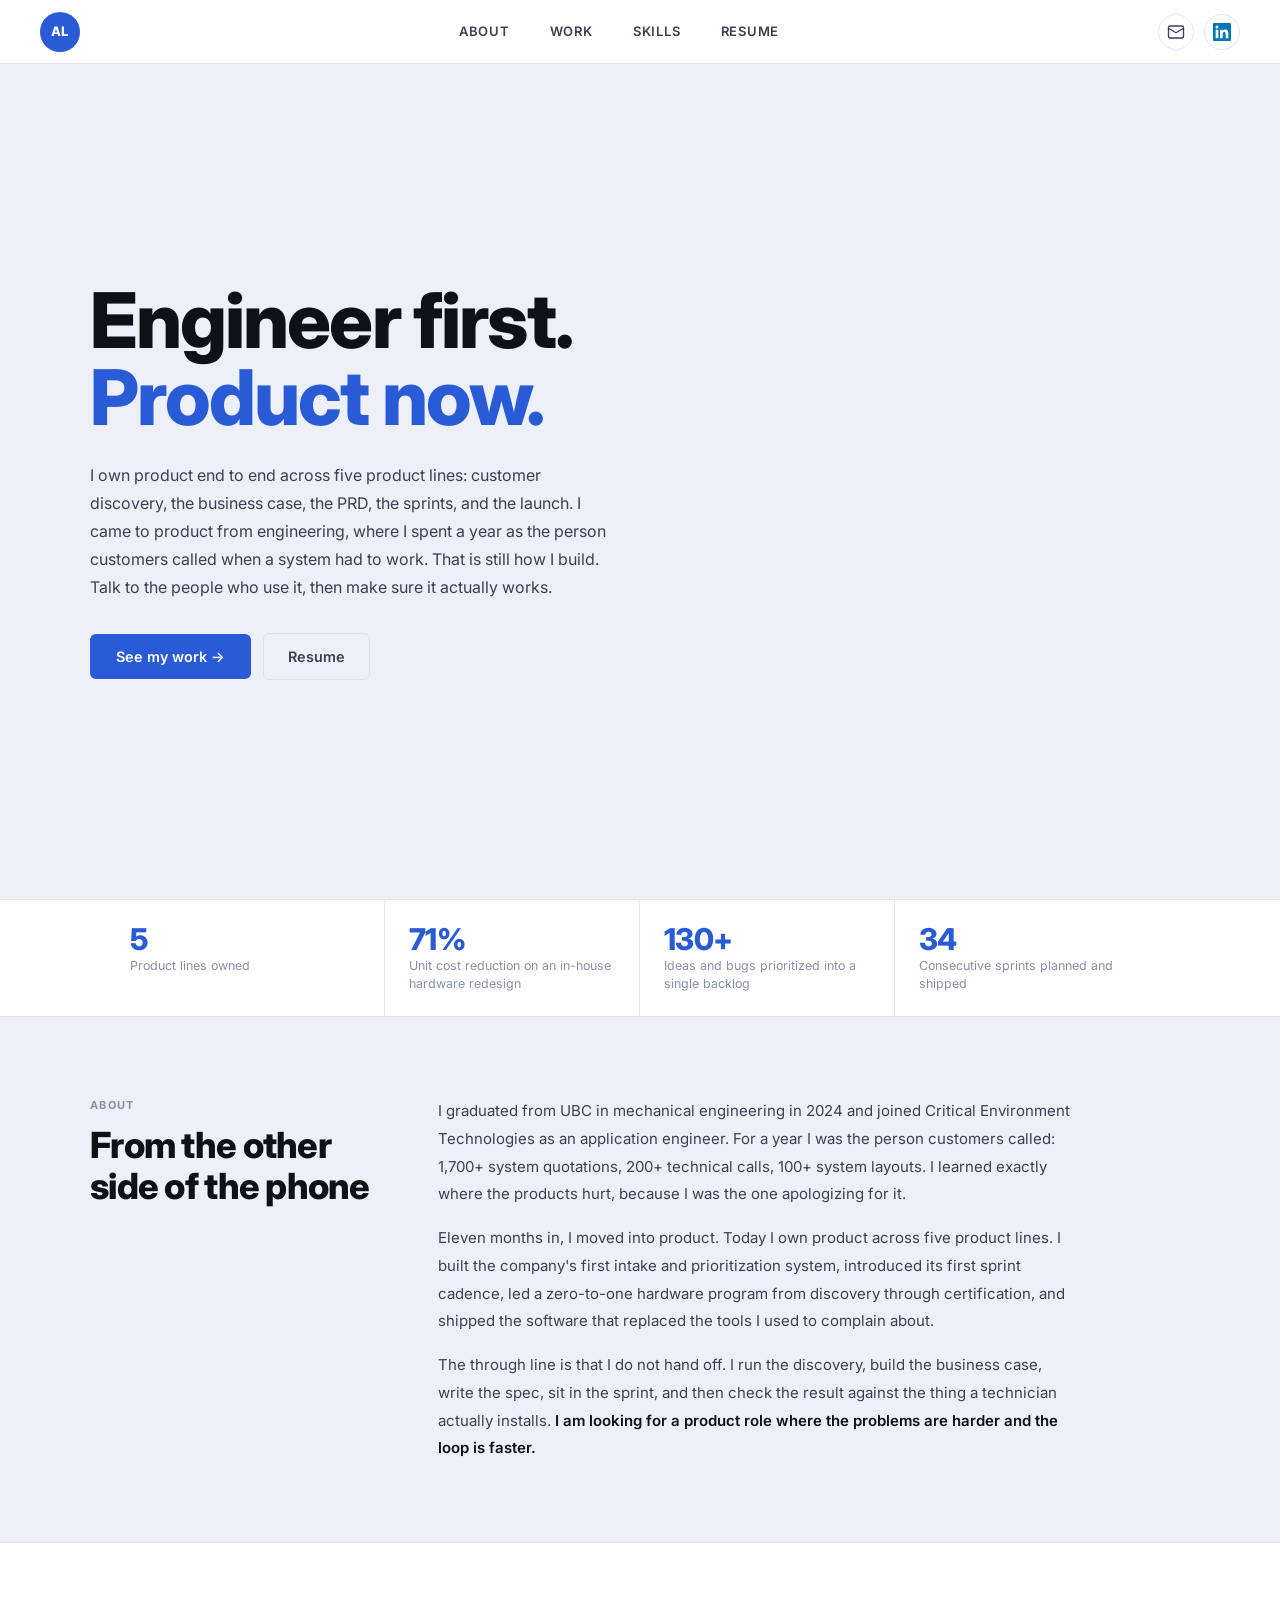
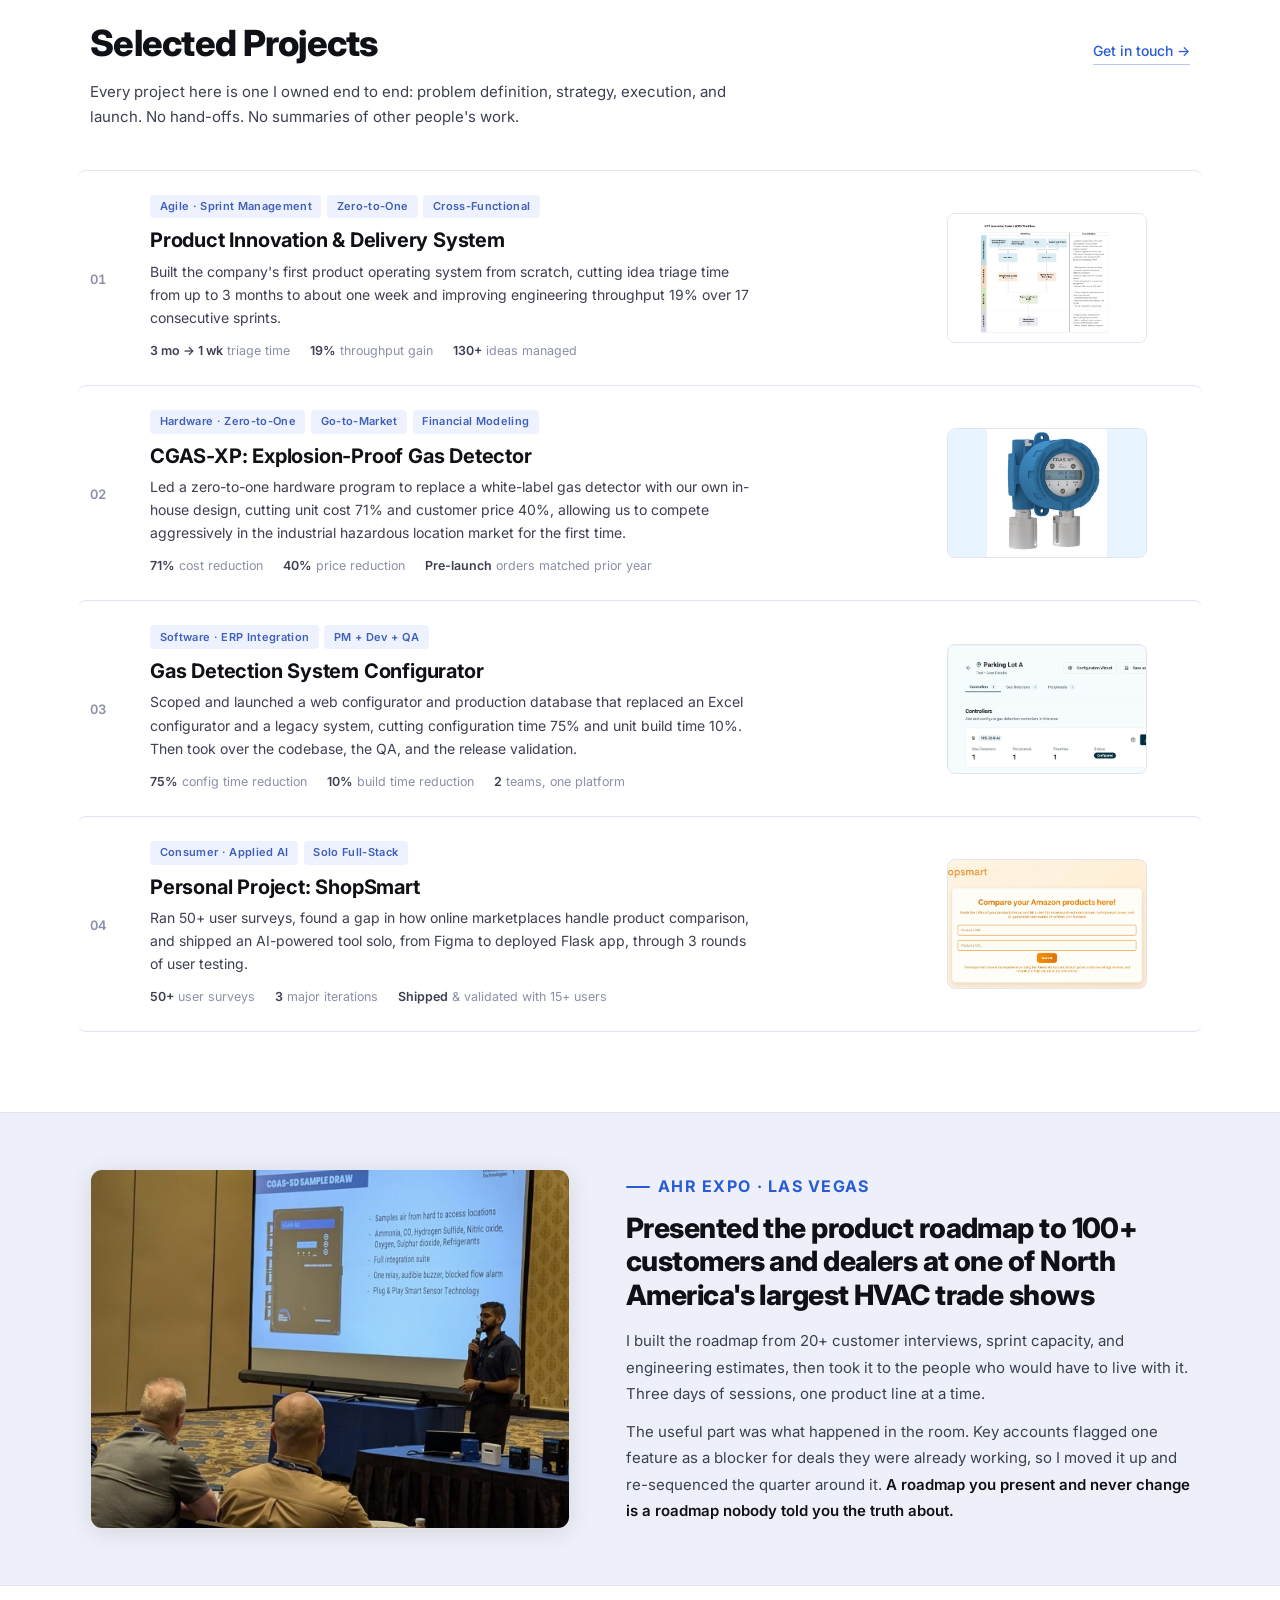
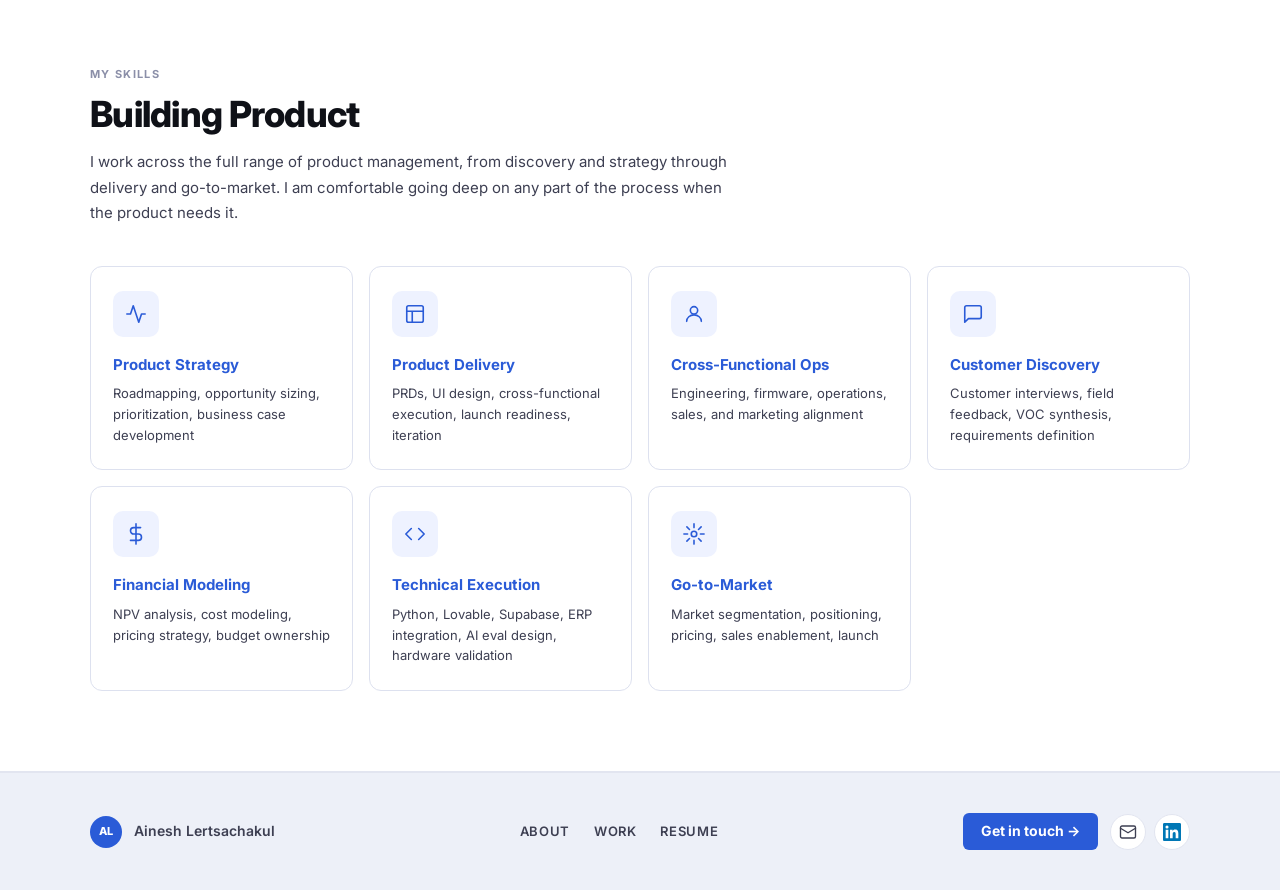
==== index.html @ b7060fe2 "Update index.html" ====
<!DOCTYPE html>
<html lang="en">
<head>
<meta charset="UTF-8"/>
<meta name="viewport" content="width=device-width, initial-scale=1.0"/>
<title>Ainesh Lertsachakul | Product Manager</title>
<meta name="description" content="Product Manager owning discovery, roadmap, delivery, and go-to-market across five product lines. Zero-to-one hardware, production software, and the prioritization system behind both."/>
<link rel="canonical" href="https://aineshl.github.io/portfolio/"/>

<!-- Social share card -->
<meta property="og:type" content="website"/>
<meta property="og:url" content="https://aineshl.github.io/portfolio/"/>
<meta property="og:title" content="Ainesh Lertsachakul | Product Manager"/>
<meta property="og:description" content="Discovery, roadmap, delivery, and go-to-market across five product lines. Zero-to-one hardware, production software, and the prioritization system behind both."/>
<meta property="og:image" content="https://aineshl.github.io/portfolio/assets/og-image.png"/>
<meta property="og:image:width" content="1200"/>
<meta property="og:image:height" content="630"/>
<meta name="twitter:card" content="summary_large_image"/>
<meta name="twitter:title" content="Ainesh Lertsachakul | Product Manager"/>
<meta name="twitter:description" content="Discovery, roadmap, delivery, and go-to-market across five product lines."/>
<meta name="twitter:image" content="https://aineshl.github.io/portfolio/assets/og-image.png"/>

<link rel="icon" href="assets/favicon.ico" sizes="any"/>
<link rel="icon" type="image/png" href="assets/favicon.png"/>
<link rel="apple-touch-icon" href="assets/apple-touch-icon.png"/>

<link rel="preconnect" href="https://fonts.googleapis.com"/>
<link rel="preconnect" href="https://fonts.gstatic.com" crossorigin/>
<link href="https://fonts.googleapis.com/css2?family=Inter:wght@400;500;600;700;800&display=swap" rel="stylesheet"/>
<link rel="stylesheet" href="style.css"/>
</head>
<body>

<a href="#work" class="skip-link">Skip to work</a>

<!-- NAV -->
<nav class="nav">
  <a href="index.html" class="nav-logo" aria-label="Ainesh Lertsachakul, home">
    <span class="monogram">AL</span>
  </a>
  <div class="nav-center">
    <a href="#about">ABOUT</a>
    <a href="#work">WORK</a>
    <a href="#skills">SKILLS</a>
    <a href="assets/Ainesh_Lertsachakul_Resume.pdf" target="_blank" rel="noopener">RESUME</a>
  </div>
  <div class="nav-right">
    <a href="mailto:ainesh8@gmail.com" class="nav-icon-btn" title="Email" aria-label="Email Ainesh">
      <svg viewBox="0 0 24 24" fill="none" stroke="#3d3f52" stroke-width="1.8" stroke-linecap="round" stroke-linejoin="round"><rect x="2" y="4" width="20" height="16" rx="2"/><path d="m22 7-10 6L2 7"/></svg>
    </a>
    <a href="https://www.linkedin.com/in/aineshlertsachakul/" target="_blank" rel="noopener" class="nav-icon-btn" title="LinkedIn" aria-label="LinkedIn profile">
      <svg viewBox="0 0 24 24" fill="#0077b5"><path d="M20.447 20.452h-3.554v-5.569c0-1.328-.027-3.037-1.852-3.037-1.853 0-2.136 1.445-2.136 2.939v5.667H9.351V9h3.414v1.561h.046c.477-.9 1.637-1.85 3.37-1.85 3.601 0 4.267 2.37 4.267 5.455v6.286zM5.337 7.433a2.062 2.062 0 01-2.063-2.065 2.064 2.064 0 112.063 2.065zm1.782 13.019H3.555V9h3.564v11.452zM22.225 0H1.771C.792 0 0 .774 0 1.729v20.542C0 23.227.792 24 1.771 24h20.451C23.2 24 24 23.227 24 22.271V1.729C24 .774 23.2 0 22.222 0h.003z"/></svg>
    </a>
    <button class="nav-toggle" id="navToggle" aria-expanded="false" aria-controls="navDrawer" aria-label="Open menu">
      <svg class="icon-open" viewBox="0 0 24 24"><path d="M3 6h18M3 12h18M3 18h18"/></svg>
      <svg class="icon-close" viewBox="0 0 24 24"><path d="M18 6 6 18M6 6l12 12"/></svg>
    </button>
  </div>
</nav>
<div class="nav-drawer" id="navDrawer">
  <a href="#about">About</a>
  <a href="#work">Work</a>
  <a href="#skills">Skills</a>
  <a href="assets/Ainesh_Lertsachakul_Resume.pdf" target="_blank" rel="noopener">Resume</a>
  <a href="mailto:ainesh8@gmail.com">Get in touch</a>
</div>

<!-- HERO -->
<header class="hero">
  <div class="hero-inner">
    <div class="hero-text">
      <h1 class="hero-h1">Engineer first.<br><span class="blue">Product now.</span></h1>
      <p class="hero-body">I own product end to end across five product lines: customer discovery, the business case, the PRD, the sprints, and the launch. I came to product from engineering, where I spent a year as the person customers called when a system had to work. That is still how I build. Talk to the people who use it, then make sure it actually works.</p>
      <div class="hero-actions">
        <a href="#work" class="hero-btn">See my work →</a>
        <a href="assets/Ainesh_Lertsachakul_Resume.pdf" target="_blank" rel="noopener" class="hero-btn-ghost">Resume</a>
      </div>
    </div>
    <div class="hero-photo">
      <!-- TODO: save this image into assets/headshot.png and switch the src to a local path.
           It is currently hotlinked from a third-party CDN that Ainesh does not control. -->
      <img src="https://cdn.prod.website-files.com/696c561ca54b8c3b01a6b89a/69705bc155899b9e5ae2de13_headshot.png" alt="Ainesh Lertsachakul" onerror="this.closest('.hero-photo').style.display='none'"/>
    </div>
  </div>
</header>

<!-- STATS -->
<div class="stats">
  <div class="stats-inner">
    <div class="stat"><span class="stat-n">5</span><span class="stat-l">Product lines owned</span></div>
    <div class="stat"><span class="stat-n">71%</span><span class="stat-l">Unit cost reduction on an in-house hardware redesign</span></div>
    <div class="stat"><span class="stat-n">130+</span><span class="stat-l">Ideas and bugs prioritized into a single backlog</span></div>
    <div class="stat"><span class="stat-n">34</span><span class="stat-l">Consecutive sprints planned and shipped</span></div>
  </div>
</div>

<!-- ABOUT -->
<section class="about" id="about">
  <div class="about-inner">
    <div>
      <p class="about-label">About</p>
      <h2 class="about-hed">From the other side of the phone</h2>
    </div>
    <div class="about-body">
      <p>I graduated from UBC in mechanical engineering in 2024 and joined Critical Environment Technologies as an application engineer. For a year I was the person customers called: 1,700+ system quotations, 200+ technical calls, 100+ system layouts. I learned exactly where the products hurt, because I was the one apologizing for it.</p>
      <p>Eleven months in, I moved into product. Today I own product across five product lines. I built the company's first intake and prioritization system, introduced its first sprint cadence, led a zero-to-one hardware program from discovery through certification, and shipped the software that replaced the tools I used to complain about.</p>
      <p>The through line is that I do not hand off. I run the discovery, build the business case, write the spec, sit in the sprint, and then check the result against the thing a technician actually installs. <strong>I am looking for a product role where the problems are harder and the loop is faster.</strong></p>
    </div>
  </div>
</section>

<!-- PROJECTS -->
<section class="projects" id="work">
  <div class="projects-inner">
    <div class="projects-header">
      <h2 class="projects-hed">Selected Projects</h2>
      <a href="mailto:ainesh8@gmail.com" class="projects-contact">Get in touch →</a>
    </div>
    <p class="projects-sub">Every project here is one I owned end to end: problem definition, strategy, execution, and launch. No hand-offs. No summaries of other people's work.</p>

    <div class="proj-list">
      <a href="work/cis.html" class="proj-row">
        <span class="proj-num">01</span>
        <div class="proj-body">
          <div class="proj-tags"><span class="proj-tag">Agile · Sprint Management</span><span class="proj-tag">Zero-to-One</span><span class="proj-tag">Cross-Functional</span></div>
          <div class="proj-body-thumb proj-thumb--cis"><img src="assets/cis-workflow.png" alt="CIS workflow diagram" loading="lazy"/></div>
          <h3 class="proj-title">Product Innovation &amp; Delivery System</h3>
          <p class="proj-hook">Built the company's first product operating system from scratch, cutting idea triage time from up to 3 months to about one week and improving engineering throughput 19% over 17 consecutive sprints.</p>
          <div class="proj-metrics"><span><strong>3 mo → 1 wk</strong> triage time</span><span><strong>19%</strong> throughput gain</span><span><strong>130+</strong> ideas managed</span></div>
        </div>
        <div class="proj-thumb proj-thumb--cis">
          <img src="assets/cis-workflow.png" alt="CIS workflow diagram" loading="lazy"/>
        </div>
        <span class="proj-arrow">→</span>
      </a>

      <a href="work/cgas-xp.html" class="proj-row">
        <span class="proj-num">02</span>
        <div class="proj-body">
          <div class="proj-tags"><span class="proj-tag">Hardware · Zero-to-One</span><span class="proj-tag">Go-to-Market</span><span class="proj-tag">Financial Modeling</span></div>
          <div class="proj-body-thumb proj-thumb--cgas"><img src="assets/cgas-xp-render.jpg" alt="CGAS-XP explosion-proof gas detector" loading="lazy"/></div>
          <h3 class="proj-title">CGAS-XP: Explosion-Proof Gas Detector</h3>
          <p class="proj-hook">Led a zero-to-one hardware program to replace a white-label gas detector with our own in-house design, cutting unit cost 71% and customer price 40%, allowing us to compete aggressively in the industrial hazardous location market for the first time.</p>
          <div class="proj-metrics"><span><strong>71%</strong> cost reduction</span><span><strong>40%</strong> price reduction</span><span><strong>Pre-launch</strong> orders matched prior year</span></div>
        </div>
        <div class="proj-thumb proj-thumb--cgas">
          <img src="assets/cgas-xp-render.jpg" alt="CGAS-XP explosion-proof gas detector" loading="lazy"/>
        </div>
        <span class="proj-arrow">→</span>
      </a>

      <a href="work/fcs.html" class="proj-row">
        <span class="proj-num">03</span>
        <div class="proj-body">
          <div class="proj-tags"><span class="proj-tag">Software · ERP Integration</span><span class="proj-tag">PM + Dev + QA</span></div>
          <div class="proj-body-thumb proj-thumb--fcs"><img src="assets/fcs-configurator.png" alt="Gas detection system configurator" loading="lazy"/></div>
          <h3 class="proj-title">Gas Detection System Configurator</h3>
          <p class="proj-hook">Scoped and launched a web configurator and production database that replaced an Excel configurator and a legacy system, cutting configuration time 75% and unit build time 10%. Then took over the codebase, the QA, and the release validation.</p>
          <div class="proj-metrics"><span><strong>75%</strong> config time reduction</span><span><strong>10%</strong> build time reduction</span><span><strong>2</strong> teams, one platform</span></div>
        </div>
        <div class="proj-thumb proj-thumb--fcs">
          <img src="assets/fcs-configurator.png" alt="Gas detection system configurator" loading="lazy"/>
        </div>
        <span class="proj-arrow">→</span>
      </a>

      <a href="work/shopsmart.html" class="proj-row">
        <span class="proj-num">04</span>
        <div class="proj-body">
          <div class="proj-tags"><span class="proj-tag">Consumer · Applied AI</span><span class="proj-tag">Solo Full-Stack</span></div>
          <div class="proj-body-thumb proj-thumb--shop"><img src="assets/shopsmart-screenshot.png" alt="ShopSmart product comparison tool" loading="lazy"/></div>
          <h3 class="proj-title">Personal Project: ShopSmart</h3>
          <p class="proj-hook">Ran 50+ user surveys, found a gap in how online marketplaces handle product comparison, and shipped an AI-powered tool solo, from Figma to deployed Flask app, through 3 rounds of user testing.</p>
          <div class="proj-metrics"><span><strong>50+</strong> user surveys</span><span><strong>3</strong> major iterations</span><span><strong>Shipped</strong> &amp; validated with 15+ users</span></div>
        </div>
        <div class="proj-thumb proj-thumb--shop">
          <img src="assets/shopsmart-screenshot.png" alt="ShopSmart product comparison tool" loading="lazy"/>
        </div>
        <span class="proj-arrow">→</span>
      </a>
    </div>
  </div>
</section>

<!-- AHR VEGAS STRIP -->
<div class="ahr-strip">
  <div class="ahr-inner">
    <div class="ahr-photo">
      <img src="assets/ahr-vegas.jpg" alt="Ainesh presenting the product roadmap at AHR Expo in Las Vegas" loading="lazy"/>
    </div>
    <div class="ahr-text">
      <p class="ahr-label">AHR Expo · Las Vegas</p>
      <p class="ahr-headline">Presented the product roadmap to 100+ customers and dealers at one of North America's largest HVAC trade shows</p>
      <p class="ahr-body">I built the roadmap from 20+ customer interviews, sprint capacity, and engineering estimates, then took it to the people who would have to live with it. Three days of sessions, one product line at a time.</p>
      <p class="ahr-body">The useful part was what happened in the room. Key accounts flagged one feature as a blocker for deals they were already working, so I moved it up and re-sequenced the quarter around it. <strong>A roadmap you present and never change is a roadmap nobody told you the truth about.</strong></p>
    </div>
  </div>
</div>

<!-- SKILLS -->
<section class="skills" id="skills">
  <div class="skills-inner">
    <div class="skills-top">
      <p class="skills-label">My Skills</p>
      <h2 class="skills-hed">Building Product</h2>
      <p class="skills-sub">I work across the full range of product management, from discovery and strategy through delivery and go-to-market. I am comfortable going deep on any part of the process when the product needs it.</p>
    </div>

    <div class="skills-grid">
      <div class="skill-card"><div class="skill-icon"><svg viewBox="0 0 24 24"><polyline points="22 12 18 12 15 21 9 3 6 12 2 12"/></svg></div><h3>Product Strategy</h3><p>Roadmapping, opportunity sizing, prioritization, business case development</p></div>
      <div class="skill-card"><div class="skill-icon"><svg viewBox="0 0 24 24"><rect x="3" y="3" width="18" height="18" rx="2"/><path d="M3 9h18M9 21V9"/></svg></div><h3>Product Delivery</h3><p>PRDs, UI design, cross-functional execution, launch readiness, iteration</p></div>
      <div class="skill-card"><div class="skill-icon"><svg viewBox="0 0 24 24"><circle cx="12" cy="8" r="4"/><path d="M4 20c0-4 3.6-7 8-7s8 3 8 7"/></svg></div><h3>Cross-Functional Ops</h3><p>Engineering, firmware, operations, sales, and marketing alignment</p></div>
      <div class="skill-card"><div class="skill-icon"><svg viewBox="0 0 24 24"><path d="M21 15a2 2 0 0 1-2 2H7l-4 4V5a2 2 0 0 1 2-2h14a2 2 0 0 1 2 2z"/></svg></div><h3>Customer Discovery</h3><p>Customer interviews, field feedback, VOC synthesis, requirements definition</p></div>
      <div class="skill-card"><div class="skill-icon"><svg viewBox="0 0 24 24"><line x1="12" y1="1" x2="12" y2="23"/><path d="M17 5H9.5a3.5 3.5 0 0 0 0 7h5a3.5 3.5 0 0 1 0 7H6"/></svg></div><h3>Financial Modeling</h3><p>NPV analysis, cost modeling, pricing strategy, budget ownership</p></div>
      <div class="skill-card"><div class="skill-icon"><svg viewBox="0 0 24 24"><polyline points="16 18 22 12 16 6"/><polyline points="8 6 2 12 8 18"/></svg></div><h3>Technical Execution</h3><p>Python, Lovable, Supabase, ERP integration, AI eval design, hardware validation</p></div>
      <div class="skill-card"><div class="skill-icon"><svg viewBox="0 0 24 24"><circle cx="12" cy="12" r="3"/><path d="M12 1v4M12 19v4M4.22 4.22l2.83 2.83M16.95 16.95l2.83 2.83M1 12h4M19 12h4M4.22 19.78l2.83-2.83M16.95 7.05l2.83-2.83"/></svg></div><h3>Go-to-Market</h3><p>Market segmentation, positioning, pricing, sales enablement, launch</p></div>
    </div>
  </div>
</section>

<!-- FOOTER -->
<footer class="footer">
  <div class="footer-inner">
    <div class="footer-brand">
      <span class="monogram">AL</span>
      <span class="footer-name">Ainesh Lertsachakul</span>
    </div>
    <nav class="footer-nav" aria-label="Footer">
      <a href="index.html#about">About</a>
      <a href="index.html#work">Work</a>
      <a href="assets/Ainesh_Lertsachakul_Resume.pdf" target="_blank" rel="noopener">Resume</a>
    </nav>
    <div class="footer-right">
      <a href="mailto:ainesh8@gmail.com" class="footer-cta">Get in touch →</a>
      <div class="footer-icons">
        <a href="mailto:ainesh8@gmail.com" class="nav-icon-btn" aria-label="Email Ainesh">
          <svg viewBox="0 0 24 24" fill="none" stroke="#3d3f52" stroke-width="1.8" stroke-linecap="round" stroke-linejoin="round"><rect x="2" y="4" width="20" height="16" rx="2"/><path d="m22 7-10 6L2 7"/></svg>
        </a>
        <a href="https://www.linkedin.com/in/aineshlertsachakul/" target="_blank" rel="noopener" class="nav-icon-btn" aria-label="LinkedIn profile">
          <svg viewBox="0 0 24 24" fill="#0077b5"><path d="M20.447 20.452h-3.554v-5.569c0-1.328-.027-3.037-1.852-3.037-1.853 0-2.136 1.445-2.136 2.939v5.667H9.351V9h3.414v1.561h.046c.477-.9 1.637-1.85 3.37-1.85 3.601 0 4.267 2.37 4.267 5.455v6.286zM5.337 7.433a2.062 2.062 0 01-2.063-2.065 2.064 2.064 0 112.063 2.065zm1.782 13.019H3.555V9h3.564v11.452zM22.225 0H1.771C.792 0 0 .774 0 1.729v20.542C0 23.227.792 24 1.771 24h20.451C23.2 24 24 23.227 24 22.271V1.729C24 .774 23.2 0 22.222 0h.003z"/></svg>
        </a>
      </div>
    </div>
  </div>
</footer>

<script src="app.js"></script>
</body>
</html>
---- style.css ----
/* ─────────────────────────────────────────
   TOKENS
───────────────────────────────────────── */
:root {
  --bg:        #ffffff;
  --bg-section:#edf0f8;
  --bg-card:   #ffffff;
  --blue:      #2a5bd7;
  --blue-dark: #1f47b0;
  --border:    #e2e5f0;
  --border-card:#dde1ef;
  --text:      #0f1117;
  --text-2:    #3d3f52;
  --text-3:    #8b8fa8;
  --sans: 'Inter', system-ui, -apple-system, sans-serif;
  --max: 1100px;
  --ease: cubic-bezier(0.22,1,0.36,1);
}

*,*::before,*::after{box-sizing:border-box;margin:0;padding:0}
html{font-size:16px;scroll-behavior:smooth}
body{font-family:var(--sans);background:var(--bg);color:var(--text);line-height:1.6;-webkit-font-smoothing:antialiased;overflow-x:hidden}
img{display:block;max-width:100%}
a{text-decoration:none;color:inherit}

:focus-visible{outline:2px solid var(--blue);outline-offset:3px;border-radius:3px}

.skip-link{
  position:absolute;left:-9999px;top:0;z-index:400;
  background:var(--blue);color:#fff;padding:.6rem 1rem;
  font-size:.875rem;font-weight:600;border-radius:0 0 6px 0;
}
.skip-link:focus{left:0}

/* ─────────────────────────────────────────
   NAV
───────────────────────────────────────── */
.nav{
  position:fixed;top:0;left:0;right:0;z-index:200;
  background:rgba(255,255,255,.97);
  border-bottom:1px solid var(--border);
  height:64px;
  display:flex;align-items:center;
  padding:0 2.5rem;
}
.nav-logo{flex-shrink:0;display:flex;align-items:center}
.monogram{
  width:40px;height:40px;border-radius:50%;
  background:var(--blue);color:#fff;
  display:flex;align-items:center;justify-content:center;
  font-size:.8125rem;font-weight:800;letter-spacing:.02em;
  flex-shrink:0;
}
.nav-center{
  flex:1;display:flex;align-items:center;justify-content:center;
  gap:2.5rem;
}
.nav-center a{
  font-size:.8125rem;font-weight:600;
  letter-spacing:.06em;text-transform:uppercase;
  color:var(--text-2);transition:color .15s;
}
.nav-center a:hover{color:var(--text)}
.nav-right{
  flex-shrink:0;display:flex;align-items:center;gap:.625rem;
}
.nav-icon-btn{
  width:36px;height:36px;
  border-radius:50%;border:1px solid var(--border);
  display:flex;align-items:center;justify-content:center;
  transition:border-color .15s,background .15s;
  background:var(--bg);
}
.nav-icon-btn:hover{border-color:var(--blue);background:#f0f4ff}
.nav-icon-btn svg{width:18px;height:18px;display:block}

/* Mobile menu button + drawer */
.nav-toggle{
  display:none;
  width:38px;height:38px;
  align-items:center;justify-content:center;
  background:var(--bg);border:1px solid var(--border);
  border-radius:8px;cursor:pointer;color:var(--text-2);
}
.nav-toggle svg{width:20px;height:20px;stroke:currentColor;stroke-width:2;fill:none;stroke-linecap:round}
.nav-toggle .icon-close{display:none}
.nav-toggle[aria-expanded="true"] .icon-open{display:none}
.nav-toggle[aria-expanded="true"] .icon-close{display:block}
.nav-drawer{
  display:none;
  position:fixed;top:64px;left:0;right:0;z-index:199;
  background:#fff;border-bottom:1px solid var(--border);
  box-shadow:0 12px 28px rgba(15,17,23,.09);
  padding:.5rem 1rem 1rem;
}
.nav-drawer.open{display:block}
.nav-drawer a{
  display:block;padding:.85rem .25rem;
  font-size:.9375rem;font-weight:600;
  color:var(--text);
  border-bottom:1px solid var(--border);
}
.nav-drawer a:last-child{border-bottom:none}

/* ─────────────────────────────────────────
   HERO
───────────────────────────────────────── */
.hero{
  background:var(--bg-section);
  min-height:calc(100vh - 64px);
  margin-top:64px;
  display:flex;align-items:center;
  padding:4rem 2.5rem;
  border-bottom:1px solid var(--border);
}
.hero-inner{
  max-width:var(--max);margin:0 auto;width:100%;
  display:grid;grid-template-columns:1fr 380px;
  gap:4rem;align-items:center;
}
.hero-h1{
  font-size:clamp(3rem,6vw,5rem);
  font-weight:800;line-height:1.0;
  letter-spacing:-.025em;color:var(--text);
  margin-bottom:1.5rem;
}
.hero-h1 .blue{color:var(--blue)}
.hero-body{
  font-size:1rem;font-weight:400;
  color:var(--text-2);line-height:1.75;
  max-width:520px;margin-bottom:2rem;
}
.hero-body strong{color:var(--text);font-weight:600}
.hero-actions{display:flex;flex-wrap:wrap;gap:.75rem;align-items:center}
.hero-btn{
  display:inline-flex;align-items:center;gap:.5rem;
  background:var(--blue);color:#fff;
  font-size:.9rem;font-weight:600;
  padding:.7rem 1.625rem;border-radius:6px;
  transition:background .15s;
}
.hero-btn:hover{background:var(--blue-dark)}
.hero-btn-ghost{
  display:inline-flex;align-items:center;gap:.5rem;
  background:transparent;color:var(--text-2);
  font-size:.9rem;font-weight:600;
  padding:.7rem 1.5rem;border-radius:6px;
  border:1px solid var(--border-card);
  transition:border-color .15s,color .15s,background .15s;
}
.hero-btn-ghost:hover{border-color:var(--blue);color:var(--blue);background:#f5f7ff}
.hero-photo{
  border-radius:14px;overflow:hidden;
  aspect-ratio:3/4;background:#dde1ef;
  box-shadow:0 4px 32px rgba(0,0,0,.08);
}
.hero-photo img{
  width:100%;height:100%;
  object-fit:cover;object-position:center top;
}

/* ─────────────────────────────────────────
   STATS BAR
───────────────────────────────────────── */
.stats{border-bottom:1px solid var(--border);background:var(--bg)}
.stats-inner{
  max-width:var(--max);margin:0 auto;padding:0 2.5rem;
  display:grid;grid-template-columns:repeat(4,1fr);
}
.stat{
  padding:1.5rem 1.5rem 1.5rem 0;
  border-right:1px solid var(--border);
  display:flex;flex-direction:column;gap:.2rem;
}
.stat:first-child{padding-left:0}
.stat:last-child{border-right:none}
.stat:not(:first-child){padding-left:1.5rem}
.stat-n{
  font-size:1.875rem;font-weight:800;
  letter-spacing:-.025em;color:var(--blue);line-height:1;
}
.stat-l{font-size:.78rem;color:var(--text-3);line-height:1.4;font-weight:400}

/* ─────────────────────────────────────────
   ABOUT
───────────────────────────────────────── */
.about{
  background:var(--bg-section);
  padding:5rem 2.5rem;
  border-bottom:1px solid var(--border);
}
.about-inner{
  max-width:var(--max);margin:0 auto;
  display:grid;grid-template-columns:300px 1fr;
  gap:3rem;align-items:start;
}
.about-label{
  font-size:.6875rem;font-weight:700;
  letter-spacing:.12em;text-transform:uppercase;
  color:var(--text-3);margin-bottom:.625rem;
}
.about-hed{
  font-size:clamp(1.75rem,3vw,2.25rem);
  font-weight:800;letter-spacing:-.02em;
  color:var(--text);line-height:1.15;
}
.about-body p{
  font-size:.9375rem;color:var(--text-2);
  line-height:1.85;margin-bottom:1rem;max-width:640px;
}
.about-body p:last-child{margin-bottom:0}
.about-body strong{color:var(--text);font-weight:600}

/* ─────────────────────────────────────────
   SKILLS
───────────────────────────────────────── */
.skills{
  background:var(--bg);
  padding:5rem 2.5rem;
  border-bottom:1px solid var(--border);
}
.skills-inner{max-width:var(--max);margin:0 auto}
.skills-top{margin-bottom:2.5rem;max-width:640px}
.skills-label{
  font-size:.6875rem;font-weight:700;
  letter-spacing:.12em;text-transform:uppercase;
  color:var(--text-3);margin-bottom:.625rem;
}
.skills-hed{
  font-size:clamp(1.75rem,3vw,2.25rem);
  font-weight:800;letter-spacing:-.02em;
  color:var(--text);margin-bottom:.875rem;
  line-height:1.15;
}
.skills-sub{
  font-size:.9375rem;font-weight:400;
  color:var(--text-2);line-height:1.7;
}
.skills-grid{
  display:grid;
  grid-template-columns:repeat(auto-fit,minmax(240px,1fr));
  gap:1rem;
}
.skill-card{
  background:var(--bg-card);
  border:1px solid var(--border-card);
  border-radius:12px;
  padding:1.5rem 1.375rem;
  transition:box-shadow .2s,border-color .2s;
}
.skill-card:hover{
  box-shadow:0 4px 20px rgba(42,91,215,.1);
  border-color:#b8c8f0;
}
.skill-icon{
  width:46px;height:46px;
  border-radius:10px;
  background:#eef2ff;
  display:flex;align-items:center;justify-content:center;
  margin-bottom:1rem;
}
.skill-icon svg{
  width:22px;height:22px;
  stroke:var(--blue);fill:none;stroke-width:1.75;
  stroke-linecap:round;stroke-linejoin:round;
}
.skill-card h3{
  font-size:.9375rem;font-weight:700;
  color:var(--blue);margin-bottom:.4rem;
}
.skill-card p{
  font-size:.8125rem;font-weight:400;
  color:var(--text-2);line-height:1.6;
}

/* ─────────────────────────────────────────
   PROJECTS
───────────────────────────────────────── */
.projects{
  background:var(--bg);
  padding:5rem 2.5rem;
  border-bottom:1px solid var(--border);
}
.projects-inner{max-width:var(--max);margin:0 auto}
.projects-header{
  display:flex;align-items:flex-end;
  justify-content:space-between;
  margin-bottom:.875rem;flex-wrap:wrap;gap:1rem;
}
.projects-hed{
  font-size:clamp(1.75rem,3vw,2.25rem);
  font-weight:800;letter-spacing:-.02em;
  color:var(--text);line-height:1.15;
}
.projects-contact{
  font-size:.875rem;font-weight:500;
  color:var(--blue);border-bottom:1px solid #b8c8f0;
  padding-bottom:1px;transition:color .15s,border-color .15s;
}
.projects-contact:hover{color:var(--blue-dark);border-color:var(--blue-dark)}
.projects-sub{
  font-size:.9375rem;font-weight:400;
  color:var(--text-2);max-width:640px;
  line-height:1.7;margin-bottom:2.5rem;
}
.proj-list{display:flex;flex-direction:column}

.proj-row{
  display:grid;
  grid-template-columns:36px 1fr 200px auto;
  gap:0 1.5rem;align-items:center;
  padding:1.5rem .75rem;
  border-top:1px solid var(--border);
  border-radius:8px;
  margin:0 -.75rem;
  transition:background .15s;
  cursor:pointer;
}
.proj-row:last-child{border-bottom:1px solid var(--border);margin-bottom:0}
.proj-row:hover{background:#f5f7ff}
.proj-row:hover .proj-arrow{opacity:1;transform:translateX(4px);color:var(--blue)}

.proj-thumb{
  width:200px;height:130px;
  border-radius:8px;overflow:hidden;
  border:1px solid var(--border);
  background:var(--bg-section);
  flex-shrink:0;
}
.proj-thumb img{
  width:100%;height:100%;
  object-fit:cover;
  object-position:top left;
  transition:transform .3s ease;
}
.proj-row:hover .proj-thumb img{transform:scale(1.04)}

/* Per-project thumbnail positioning */
.proj-thumb--cis img     { object-fit:contain; object-position:center; background:#fff; padding:8px; }
.proj-thumb--cgas img    { object-fit:contain; object-position:center; background:#e8f4ff; }
.proj-thumb--fcs img     { object-fit:cover;   object-position:top left; }
.proj-thumb--shop img    { object-fit:cover;   object-position:top center; }

.proj-num{
  font-size:.8125rem;font-weight:600;
  color:var(--text-3);padding-top:.15rem;
  font-variant-numeric:tabular-nums;
}
.proj-body{min-width:0}
.proj-tags{display:flex;flex-wrap:wrap;gap:.35rem;margin-bottom:.55rem}
.proj-tag{
  font-size:.6875rem;font-weight:600;
  letter-spacing:.03em;
  background:#eef2ff;color:#4060b8;
  padding:.2rem .6rem;border-radius:4px;
}
.proj-title{
  font-size:clamp(1rem,1.75vw,1.25rem);
  font-weight:700;color:var(--text);
  line-height:1.3;margin-bottom:.4rem;
  letter-spacing:-.01em;
}
.proj-hook{
  font-size:.875rem;font-weight:400;
  color:var(--text-2);line-height:1.65;
  max-width:600px;margin-bottom:.75rem;
}
.proj-metrics{display:flex;flex-wrap:wrap;gap:1.25rem}
.proj-metrics span{font-size:.78rem;color:var(--text-3)}
.proj-metrics strong{color:var(--text-2);font-weight:600}
.proj-arrow{
  font-size:1.25rem;color:var(--text-3);
  opacity:0;transition:opacity .2s,transform .2s var(--ease),color .2s;
  flex-shrink:0;padding-top:.1rem;
}

/* Mobile: inline thumbnail above the metrics */
@media(max-width:760px){
  .proj-row{grid-template-columns:28px 1fr auto;gap:0 1rem}
  .proj-thumb{display:none}
  .proj-body-thumb{
    display:block;width:100%;height:110px;
    border-radius:8px;overflow:hidden;
    border:1px solid var(--border);
    background:var(--bg-section);
    margin-bottom:.75rem;
  }
  .proj-body-thumb img{
    width:100%;height:100%;
    object-fit:cover;object-position:top left;
  }
  .proj-body-thumb.proj-thumb--cis img  { object-fit:contain; object-position:center; background:#fff; padding:6px; }
  .proj-body-thumb.proj-thumb--cgas img { object-fit:contain; object-position:center; background:#e8f4ff; }
  .proj-body-thumb.proj-thumb--shop img { object-fit:cover; object-position:top center; }
}
@media(min-width:761px){
  .proj-body-thumb{display:none}
}

/* ─────────────────────────────────────────
   AHR STRIP
───────────────────────────────────────── */
.ahr-strip{
  background:var(--bg-section);
  border-bottom:1px solid var(--border);
  padding:3.5rem 2.5rem;
}
.ahr-inner{
  max-width:var(--max);margin:0 auto;
  display:grid;grid-template-columns:480px 1fr;
  gap:3.5rem;align-items:center;
}
.ahr-photo{
  border-radius:12px;overflow:hidden;
  border:1px solid var(--border);
  box-shadow:0 4px 24px rgba(0,0,0,.1);
  aspect-ratio:4/3;
}
.ahr-photo img{
  width:100%;height:100%;object-fit:cover;object-position:center center;
}
.ahr-label{
  font-size:1rem;font-weight:700;
  letter-spacing:.08em;text-transform:uppercase;
  color:var(--blue);margin-bottom:.75rem;
  display:flex;align-items:center;gap:.5rem;
}
.ahr-label::before{
  content:'';width:24px;height:2px;background:var(--blue);display:block;border-radius:2px;
}
.ahr-headline{
  font-size:clamp(1.375rem,2.5vw,1.75rem);font-weight:800;
  color:var(--text);line-height:1.2;
  letter-spacing:-.02em;margin-bottom:1rem;
}
.ahr-body{
  font-size:.9375rem;font-weight:400;
  color:var(--text-2);line-height:1.75;margin-bottom:.75rem;
}
.ahr-body:last-child{margin-bottom:0}
.ahr-body strong{color:var(--text);font-weight:600}

/* ─────────────────────────────────────────
   CASE STUDY
───────────────────────────────────────── */
.case-hero{
  background:var(--bg-section);
  padding:8rem 2.5rem 4rem;
  border-bottom:1px solid var(--border);
  margin-top:64px;
}
.case-hero-inner{max-width:var(--max);margin:0 auto}
.back{
  display:inline-flex;align-items:center;gap:.35rem;
  font-size:.8125rem;font-weight:500;
  color:var(--text-3);margin-bottom:2rem;
  transition:color .15s;
}
.back:hover{color:var(--blue)}
.case-tags{display:flex;flex-wrap:wrap;gap:.4rem;margin-bottom:1.25rem}
.case-tag{
  font-size:.6875rem;font-weight:600;
  background:#eef2ff;color:#4060b8;
  padding:.2rem .6rem;border-radius:4px;letter-spacing:.03em;
}
.case-h1{
  font-size:clamp(2.25rem,5vw,3.75rem);
  font-weight:800;line-height:1.08;
  letter-spacing:-.025em;color:var(--text);
  margin-bottom:1rem;
}
.case-h1 .blue{color:var(--blue)}
.case-sub{
  font-size:1.0625rem;font-weight:400;
  color:var(--text-2);line-height:1.75;
  max-width:640px;margin-bottom:3rem;
}
.case-kpis{
  display:flex;flex-wrap:wrap;gap:3rem;
  padding-top:2rem;border-top:1px solid var(--border);
}
.kpi{display:flex;flex-direction:column;gap:.2rem}
.kpi-n{
  font-size:2rem;font-weight:800;
  letter-spacing:-.025em;color:var(--blue);line-height:1;
}
.kpi-l{font-size:.75rem;color:var(--text-3);line-height:1.4}

.case-body{padding:4.5rem 2.5rem 5rem;background:var(--bg)}
.case-layout{
  max-width:var(--max);margin:0 auto;
  display:grid;grid-template-columns:1fr 260px;
  gap:4rem;align-items:start;
}
.case-main{display:flex;flex-direction:column;gap:3rem}

.cs h2{
  font-size:1.25rem;font-weight:800;
  letter-spacing:-.015em;
  color:var(--text);margin-bottom:1rem;
  line-height:1.25;
}
.cs p{
  font-size:.9375rem;font-weight:400;
  color:var(--text-2);line-height:1.8;margin-bottom:.75rem;
}
.cs p:last-child{margin-bottom:0}
.cs ul{list-style:none;display:flex;flex-direction:column;gap:.5rem}
.cs li{
  font-size:.9125rem;font-weight:400;
  color:var(--text-2);line-height:1.7;
  padding-left:1.125rem;position:relative;
}
.cs li::before{
  content:'–';position:absolute;left:0;
  color:var(--text-3);top:.05em;font-size:.85em;
}
.cs li strong{color:var(--text);font-weight:600}
.callout{
  background:#f0f4ff;
  border-left:3px solid var(--blue);
  padding:1.125rem 1.25rem;
  border-radius:0 8px 8px 0;
}
.callout p{font-size:.9rem!important;color:var(--text-2)!important}
.callout strong{color:var(--text)!important;font-weight:600}
.cs-img{
  border:1px solid var(--border);border-radius:10px;
  overflow:hidden;background:var(--bg-section);margin-top:.5rem;
}
.cs-img img{width:100%;display:block;cursor:zoom-in}
.cs-img figcaption{
  font-size:.7rem;color:var(--text-3);
  padding:.5rem .75rem;
  background:var(--bg-section);border-top:1px solid var(--border);
  line-height:1.4;
}
.img-2col{
  display:grid;grid-template-columns:1fr 1fr;
  gap:.625rem;margin-top:.5rem;
}
.img-2col .cs-img{margin-top:0}

/* Sidebar */
.case-sidebar{
  position:sticky;top:80px;
  display:flex;flex-direction:column;gap:.75rem;
}
.side-card{
  background:var(--bg-section);
  border:1px solid var(--border);
  border-radius:10px;padding:1.125rem;
}
.side-card h4{
  font-size:.6875rem;font-weight:700;
  letter-spacing:.1em;text-transform:uppercase;
  color:var(--text-3);margin-bottom:.875rem;
}
.s-stat{display:flex;flex-direction:column;gap:.15rem;margin-bottom:.875rem}
.s-stat:last-child{margin-bottom:0}
.s-n{font-size:1.5rem;font-weight:800;letter-spacing:-.02em;color:var(--blue)}
.s-l{font-size:.75rem;color:var(--text-3);line-height:1.4}
.s-p{font-size:.8375rem;color:var(--text-2);line-height:1.65}
.s-tags{display:flex;flex-wrap:wrap;gap:.35rem}
.s-tags span{
  font-size:.75rem;color:var(--text-2);
  border:1px solid var(--border);
  padding:.2rem .55rem;border-radius:4px;background:var(--bg);
}

/* End-of-case contact CTA */
.case-cta{
  border:1px solid var(--border-card);
  border-radius:12px;
  background:var(--bg-section);
  padding:1.75rem;
  display:flex;align-items:center;justify-content:space-between;
  gap:1.5rem;flex-wrap:wrap;
}
.case-cta p{
  font-size:1rem;font-weight:700;color:var(--text);
  margin:0;line-height:1.4;
}
.case-cta span{
  display:block;font-size:.875rem;font-weight:400;
  color:var(--text-2);margin-top:.25rem;
}
.case-cta a{
  display:inline-flex;align-items:center;gap:.4rem;
  font-size:.875rem;font-weight:600;
  background:var(--blue);color:#fff;
  padding:.6rem 1.25rem;border-radius:6px;
  white-space:nowrap;transition:background .15s;
}
.case-cta a:hover{background:var(--blue-dark)}

/* Next project */
.next-band{
  border-top:1px solid var(--border);
  padding:2.5rem;
  background:var(--bg-section);
}
.next-inner{
  max-width:var(--max);margin:0 auto;
  display:flex;align-items:center;
  justify-content:space-between;gap:2rem;
}
.next-label{
  font-size:.6875rem;font-weight:700;
  letter-spacing:.1em;text-transform:uppercase;
  color:var(--text-3);margin-bottom:.35rem;
}
.next-title{
  font-size:1.25rem;font-weight:700;
  color:var(--text);
}
.next-btn{
  display:inline-flex;align-items:center;gap:.4rem;
  font-size:.875rem;font-weight:600;
  background:var(--blue);color:#fff;
  padding:.5rem 1.125rem;border-radius:6px;
  white-space:nowrap;transition:background .15s;
}
.next-btn:hover{background:var(--blue-dark)}

/* ─────────────────────────────────────────
   LIGHTBOX
───────────────────────────────────────── */
.lightbox{
  position:fixed;inset:0;z-index:300;
  background:rgba(15,17,23,.9);
  display:none;align-items:center;justify-content:center;
  padding:2rem;cursor:zoom-out;
}
.lightbox.open{display:flex}
.lightbox img{
  max-width:100%;max-height:90vh;
  border-radius:8px;box-shadow:0 20px 60px rgba(0,0,0,.5);
}
.lightbox-close{
  position:absolute;top:1.25rem;right:1.5rem;
  width:40px;height:40px;border-radius:50%;
  background:rgba(255,255,255,.12);color:#fff;
  border:none;cursor:pointer;font-size:1.5rem;line-height:1;
  display:flex;align-items:center;justify-content:center;
}
.lightbox-close:hover{background:rgba(255,255,255,.22)}

/* ─────────────────────────────────────────
   FOOTER
───────────────────────────────────────── */
.footer{
  background:var(--bg-section);
  border-top:1px solid var(--border);
  padding:2.5rem;
}
.footer-inner{
  max-width:var(--max);margin:0 auto;
  display:flex;align-items:center;
  justify-content:space-between;
  flex-wrap:wrap;gap:1.25rem;
}
.footer-brand{display:flex;align-items:center;gap:.75rem}
.footer-brand .monogram{width:32px;height:32px;font-size:.6875rem}
.footer-name{font-size:.875rem;font-weight:600;color:var(--text-2)}
.footer-nav{display:flex;flex-wrap:wrap;gap:1.5rem}
.footer-nav a{
  font-size:.8125rem;font-weight:600;
  letter-spacing:.05em;text-transform:uppercase;
  color:var(--text-2);transition:color .15s;
}
.footer-nav a:hover{color:var(--blue)}
.footer-right{display:flex;align-items:center;gap:.75rem;flex-wrap:wrap}
.footer-cta{
  font-size:.875rem;font-weight:700;
  background:var(--blue);color:#fff;
  padding:.45rem 1.125rem;border-radius:6px;
  transition:background .15s;
}
.footer-cta:hover{background:var(--blue-dark)}
.footer-icons{display:flex;gap:.5rem}

/* ─────────────────────────────────────────
   RESPONSIVE
───────────────────────────────────────── */
@media(max-width:900px){
  .hero-inner{grid-template-columns:1fr}
  .hero-photo{display:none}
  .stats-inner{grid-template-columns:1fr 1fr}
  .stat:nth-child(2){border-right:none}
  .stat:nth-child(3){border-top:1px solid var(--border)}
  .stat:nth-child(4){border-top:1px solid var(--border);border-right:none}
  .about-inner{grid-template-columns:1fr;gap:1.5rem}
  .case-layout{grid-template-columns:1fr}
  .case-sidebar{position:static;display:grid;grid-template-columns:1fr 1fr;gap:.75rem}
}
@media(max-width:860px){
  .ahr-inner{grid-template-columns:1fr}
  .ahr-photo{aspect-ratio:16/9}
  .ahr-photo img{object-position:center 40%}
}
@media(max-width:700px){
  .nav-center{display:none}
  .nav-toggle{display:flex}
  .nav-right{gap:.5rem}
}
@media(max-width:600px){
  .nav,.hero,.case-hero,.skills,.about,.projects,.case-body,.next-band,.footer{padding-left:1rem;padding-right:1rem}
  .stats-inner{padding:0 1rem;grid-template-columns:1fr 1fr}

  .hero{padding:3rem 1rem}
  .hero-h1{font-size:clamp(2.25rem,10vw,3.5rem)}
  .hero-body{font-size:.9375rem}
  .hero-actions{gap:.5rem}
  .hero-btn,.hero-btn-ghost{padding:.65rem 1.25rem;font-size:.85rem}

  .stat-n{font-size:1.5rem}
  .stat-l{font-size:.72rem}
  .stat{padding:1.25rem 1rem 1.25rem 0}
  .stat:not(:first-child){padding-left:1rem}

  .about{padding:3rem 1rem}
  .skills{padding:3rem 1rem}
  .skills-grid{grid-template-columns:1fr}

  .ahr-strip{padding:2.5rem 1rem}
  .ahr-photo{aspect-ratio:4/3}
  .ahr-photo img{object-position:center 35%}
  .ahr-headline{font-size:1.2rem}
  .ahr-body{font-size:.875rem}

  .projects{padding:3rem 1rem}
  .proj-row{padding:1.25rem .5rem;margin:0 -.5rem}
  .proj-title{font-size:.9375rem}
  .proj-hook{font-size:.8125rem}
  .proj-metrics span{font-size:.72rem}
  .proj-num{font-size:.75rem}

  .case-hero{padding:5rem 1rem 2.5rem}
  .case-sidebar{grid-template-columns:1fr}
  .img-2col{grid-template-columns:1fr}
  .next-inner{flex-direction:column;align-items:flex-start}
  .case-kpis{gap:1rem;flex-wrap:wrap}
  .kpi{min-width:calc(50% - .5rem)}
  .kpi-n{font-size:1.5rem}
  .case-h1{font-size:clamp(1.75rem,8vw,3rem)}
  .case-sub{font-size:.9375rem}
  .cs h2{font-size:1.125rem}
  .next-band{padding:1.75rem 1rem}
  .side-card{padding:.875rem}
  .cs-img figcaption{font-size:.65rem}
  .callout{padding:.875rem 1rem}
  .case-cta{padding:1.25rem;flex-direction:column;align-items:flex-start}

  .footer{padding:2rem 1rem}
  .footer-inner{flex-direction:column;align-items:flex-start;gap:1.25rem}
}
@media(max-width:380px){
  .hero-h1{font-size:2rem}
  .stat-n{font-size:1.25rem}
  .proj-title{font-size:.875rem}
}

@media(prefers-reduced-motion:reduce){
  html{scroll-behavior:auto}
  *,*::before,*::after{
    animation-duration:.01ms!important;
    animation-iteration-count:1!important;
    transition-duration:.01ms!important;
  }
}
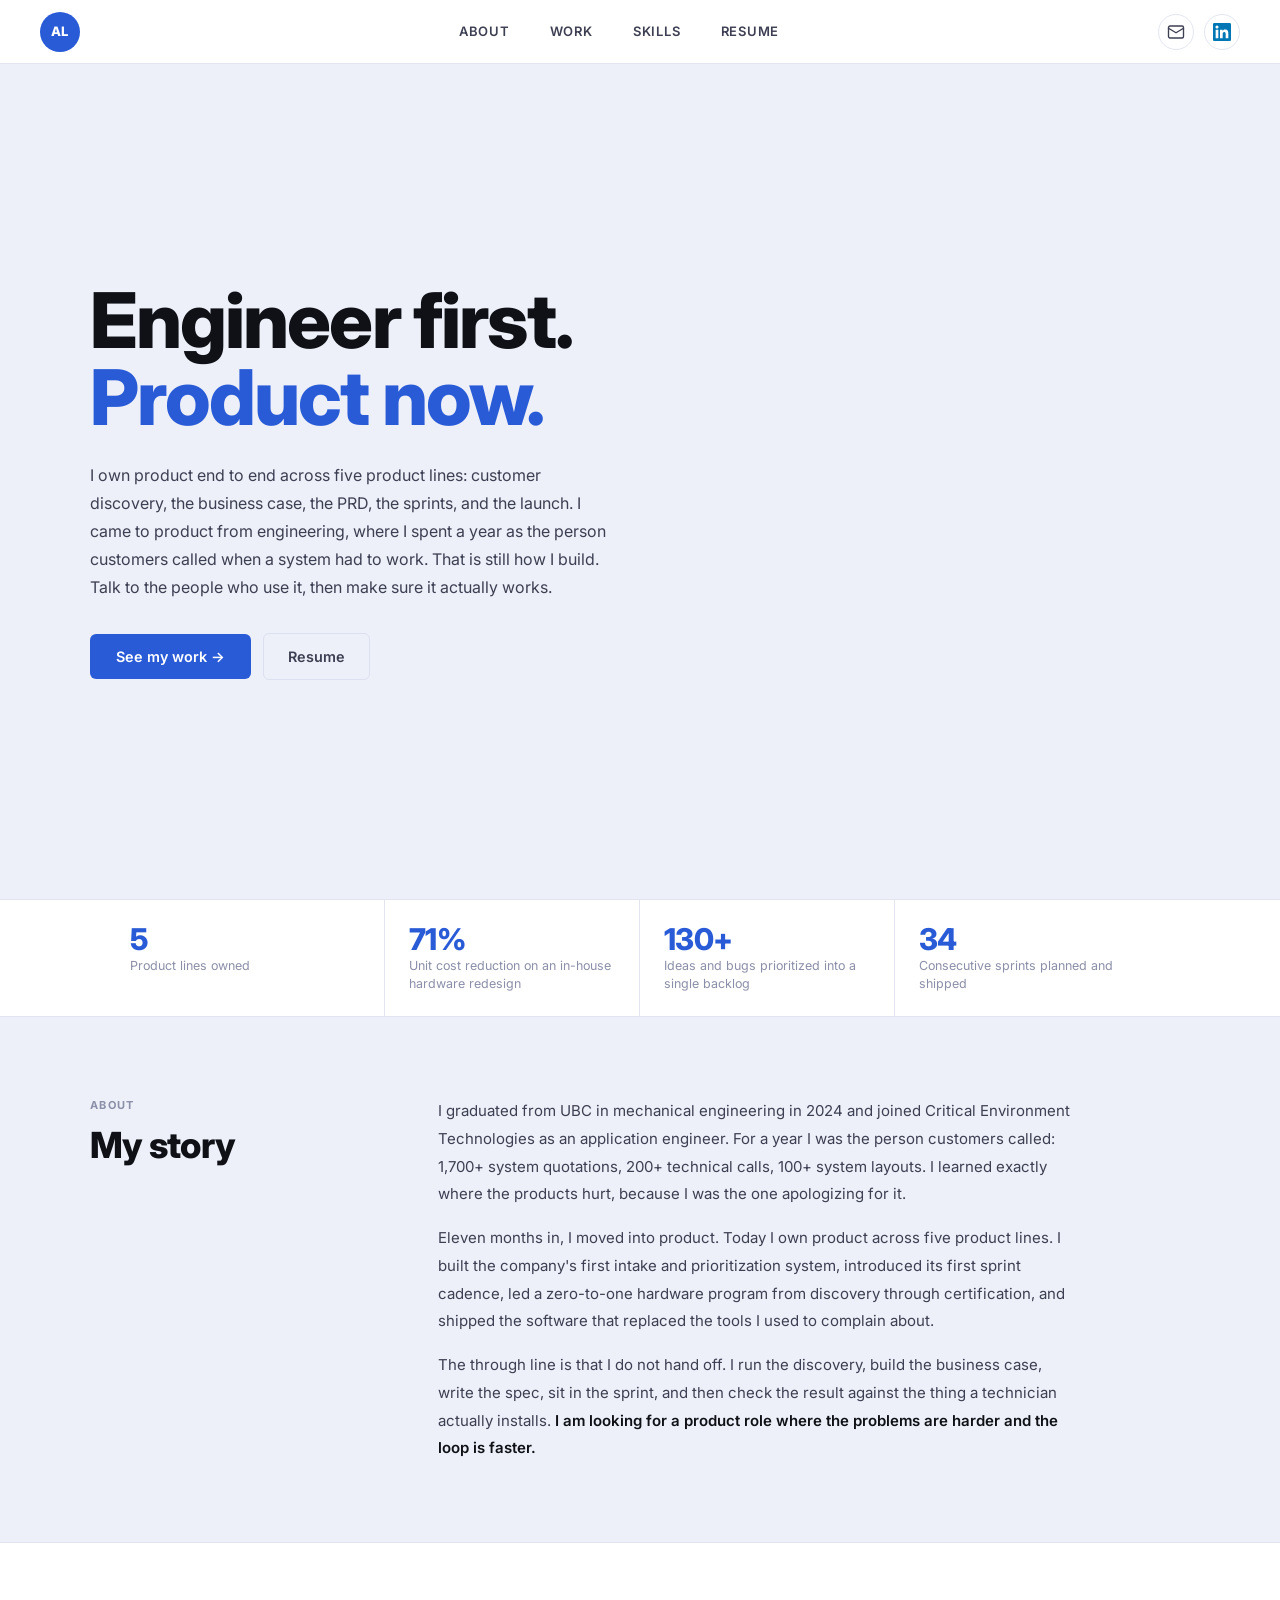
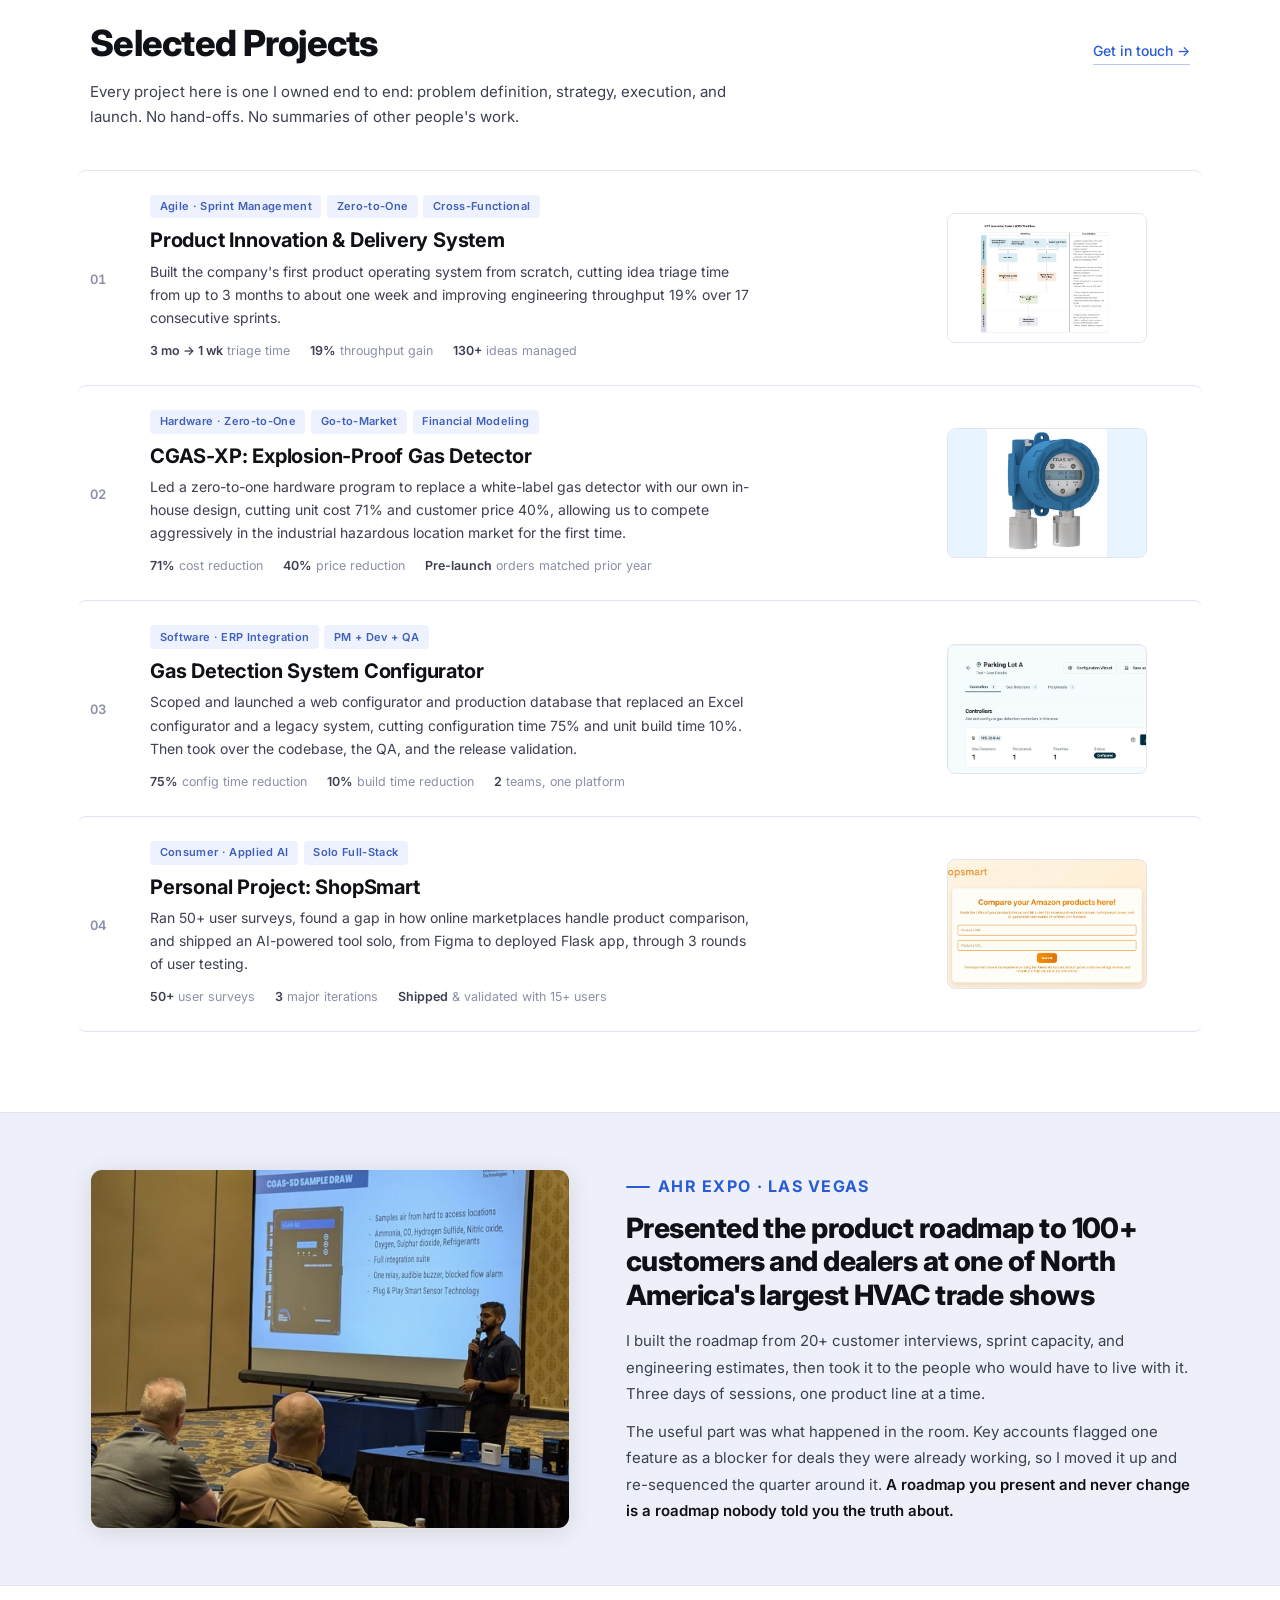
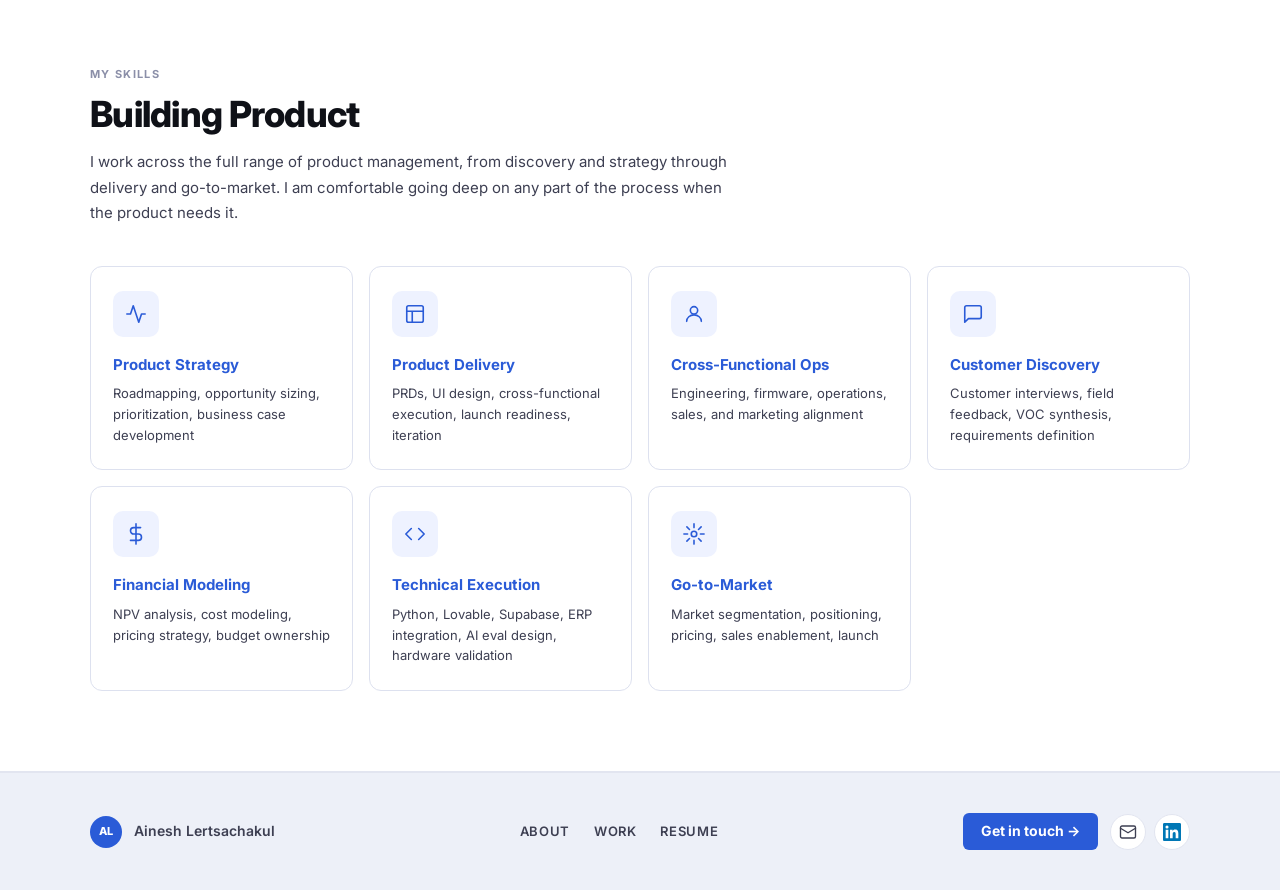
==== commit f868b484: "Update index.html" ====
--- a/index.html
+++ b/index.html
@@ -99,7 +99,7 @@
   <div class="about-inner">
     <div>
       <p class="about-label">About</p>
-      <h2 class="about-hed">From the other side of the phone</h2>
+      <h2 class="about-hed">My story</h2>
     </div>
     <div class="about-body">
       <p>I graduated from UBC in mechanical engineering in 2024 and joined Critical Environment Technologies as an application engineer. For a year I was the person customers called: 1,700+ system quotations, 200+ technical calls, 100+ system layouts. I learned exactly where the products hurt, because I was the one apologizing for it.</p>
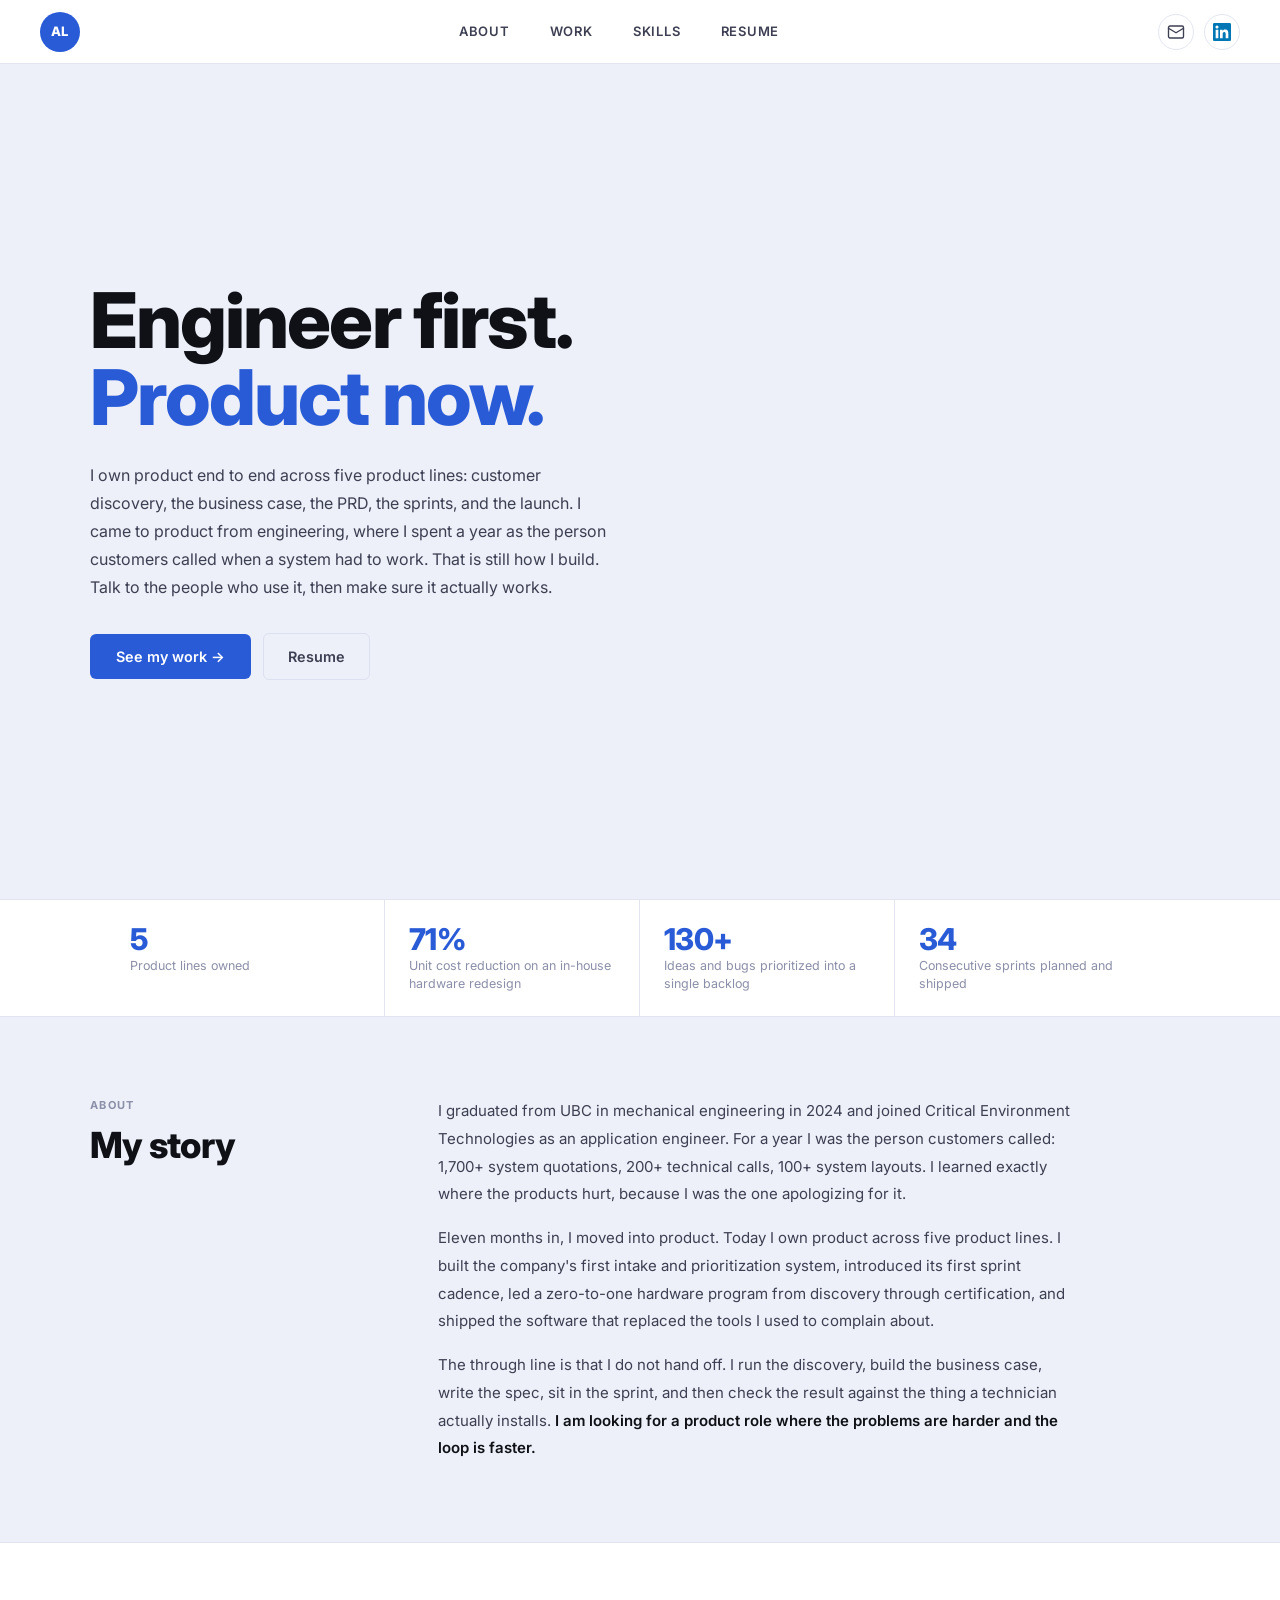
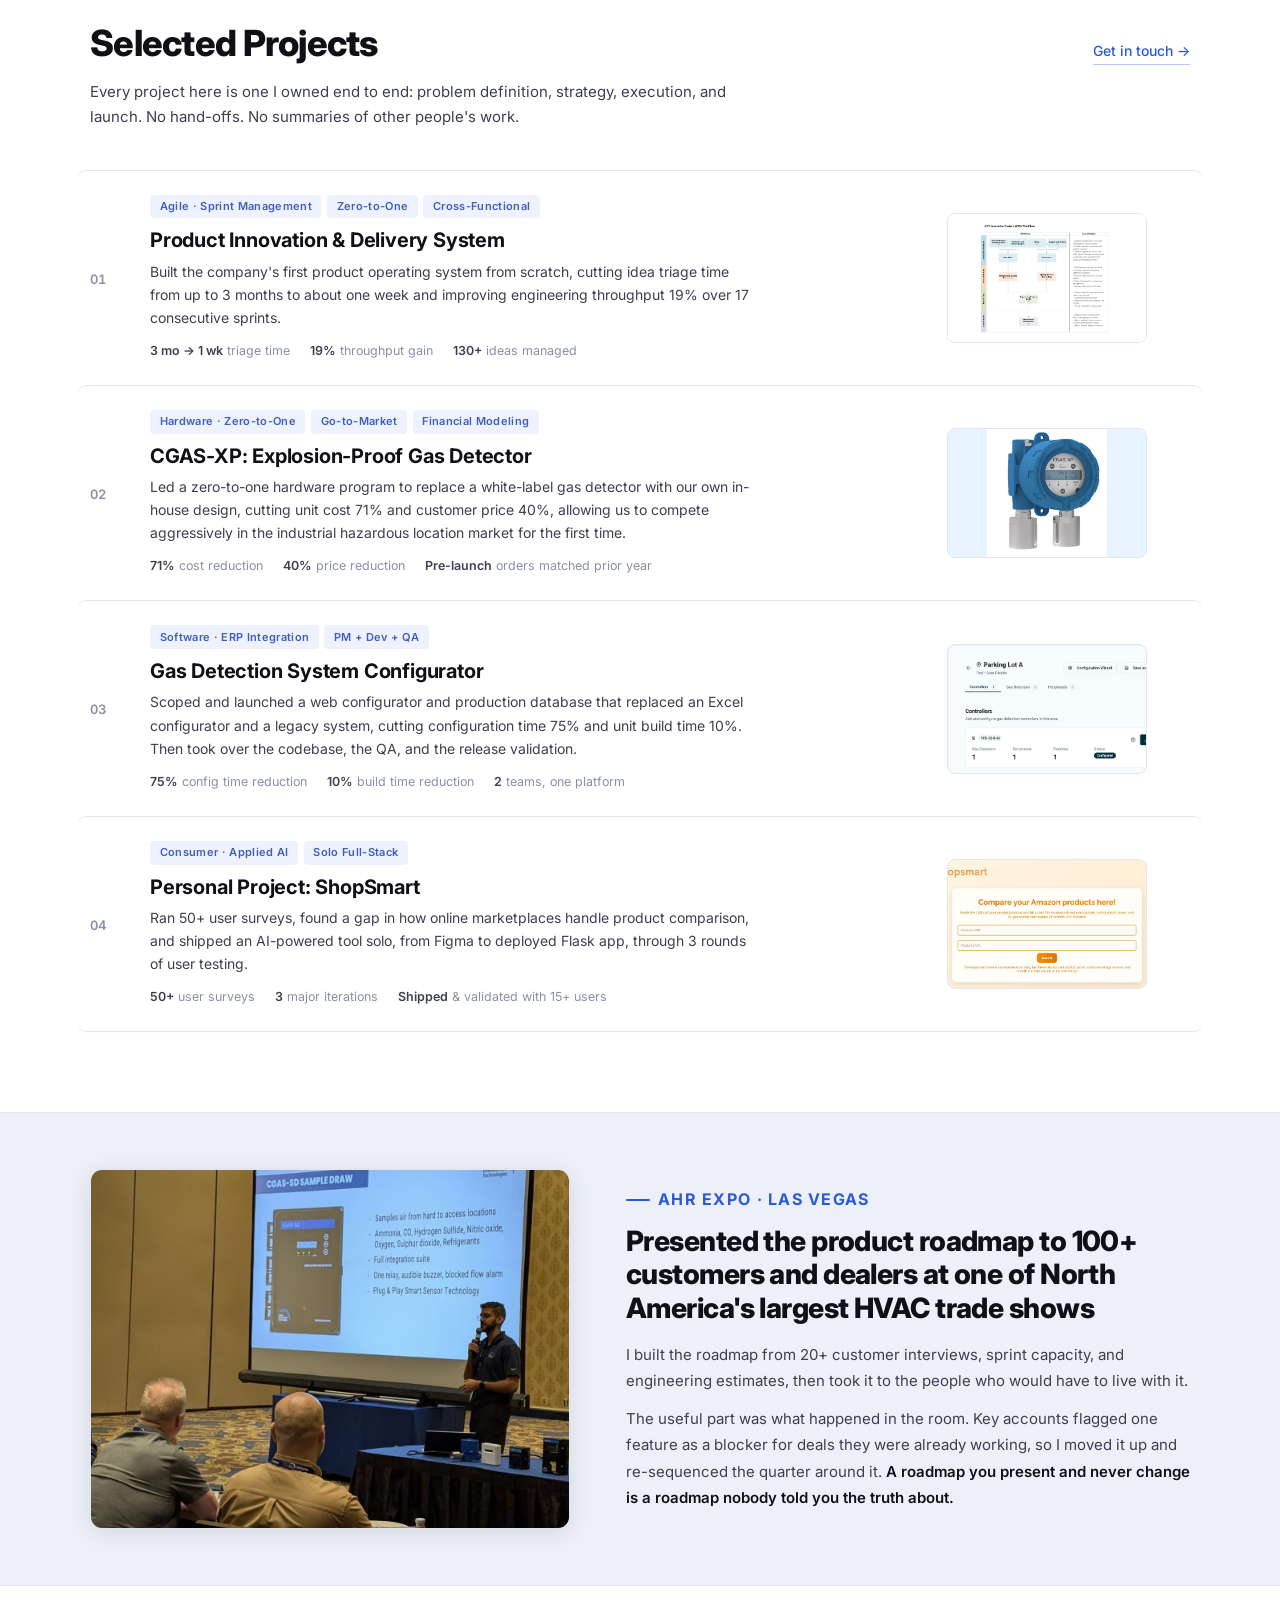
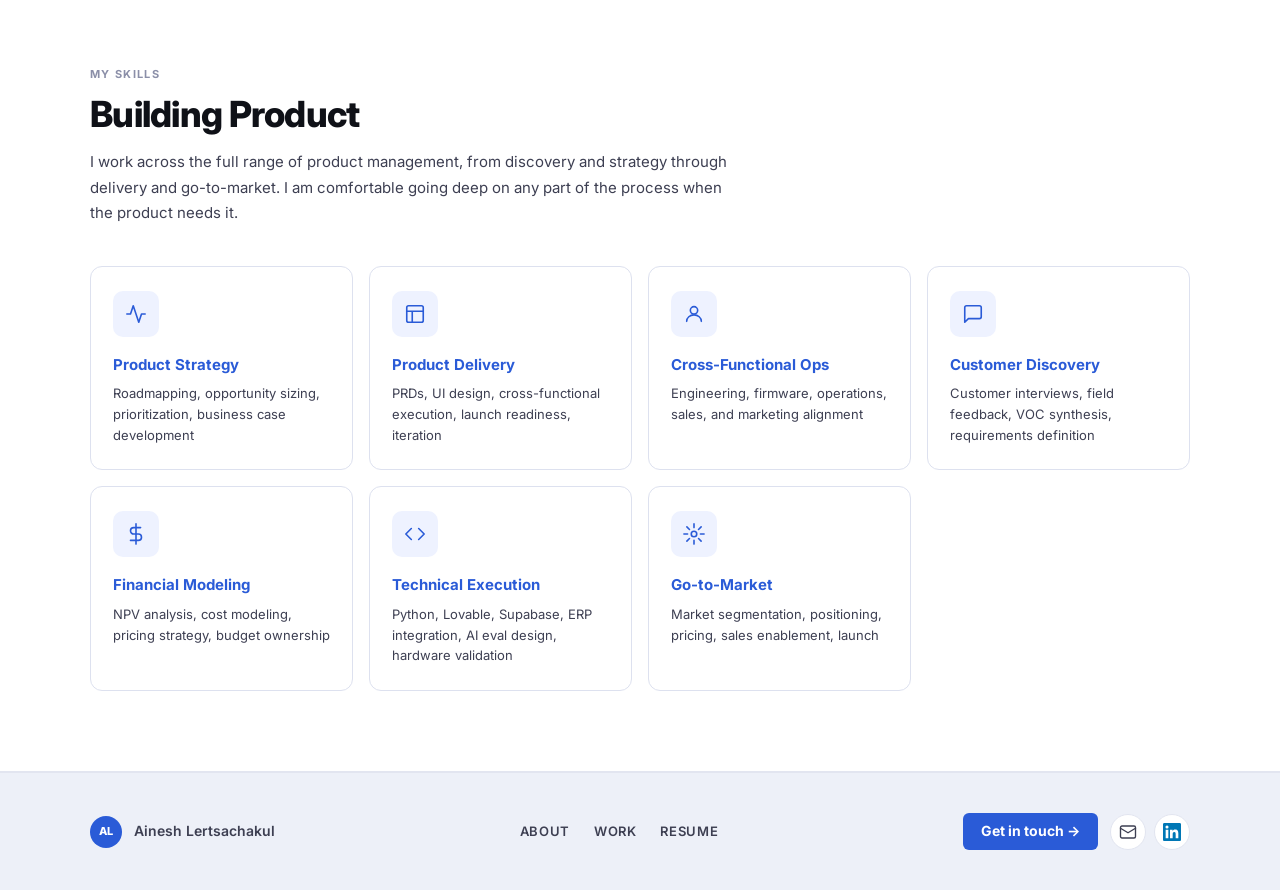
==== commit 745d0ca0: "Update index.html" ====
--- a/index.html
+++ b/index.html
@@ -191,7 +191,7 @@
     <div class="ahr-text">
       <p class="ahr-label">AHR Expo · Las Vegas</p>
       <p class="ahr-headline">Presented the product roadmap to 100+ customers and dealers at one of North America's largest HVAC trade shows</p>
-      <p class="ahr-body">I built the roadmap from 20+ customer interviews, sprint capacity, and engineering estimates, then took it to the people who would have to live with it. Three days of sessions, one product line at a time.</p>
+      <p class="ahr-body">I built the roadmap from 20+ customer interviews, sprint capacity, and engineering estimates, then took it to the people who would have to live with it.</p>
       <p class="ahr-body">The useful part was what happened in the room. Key accounts flagged one feature as a blocker for deals they were already working, so I moved it up and re-sequenced the quarter around it. <strong>A roadmap you present and never change is a roadmap nobody told you the truth about.</strong></p>
     </div>
   </div>
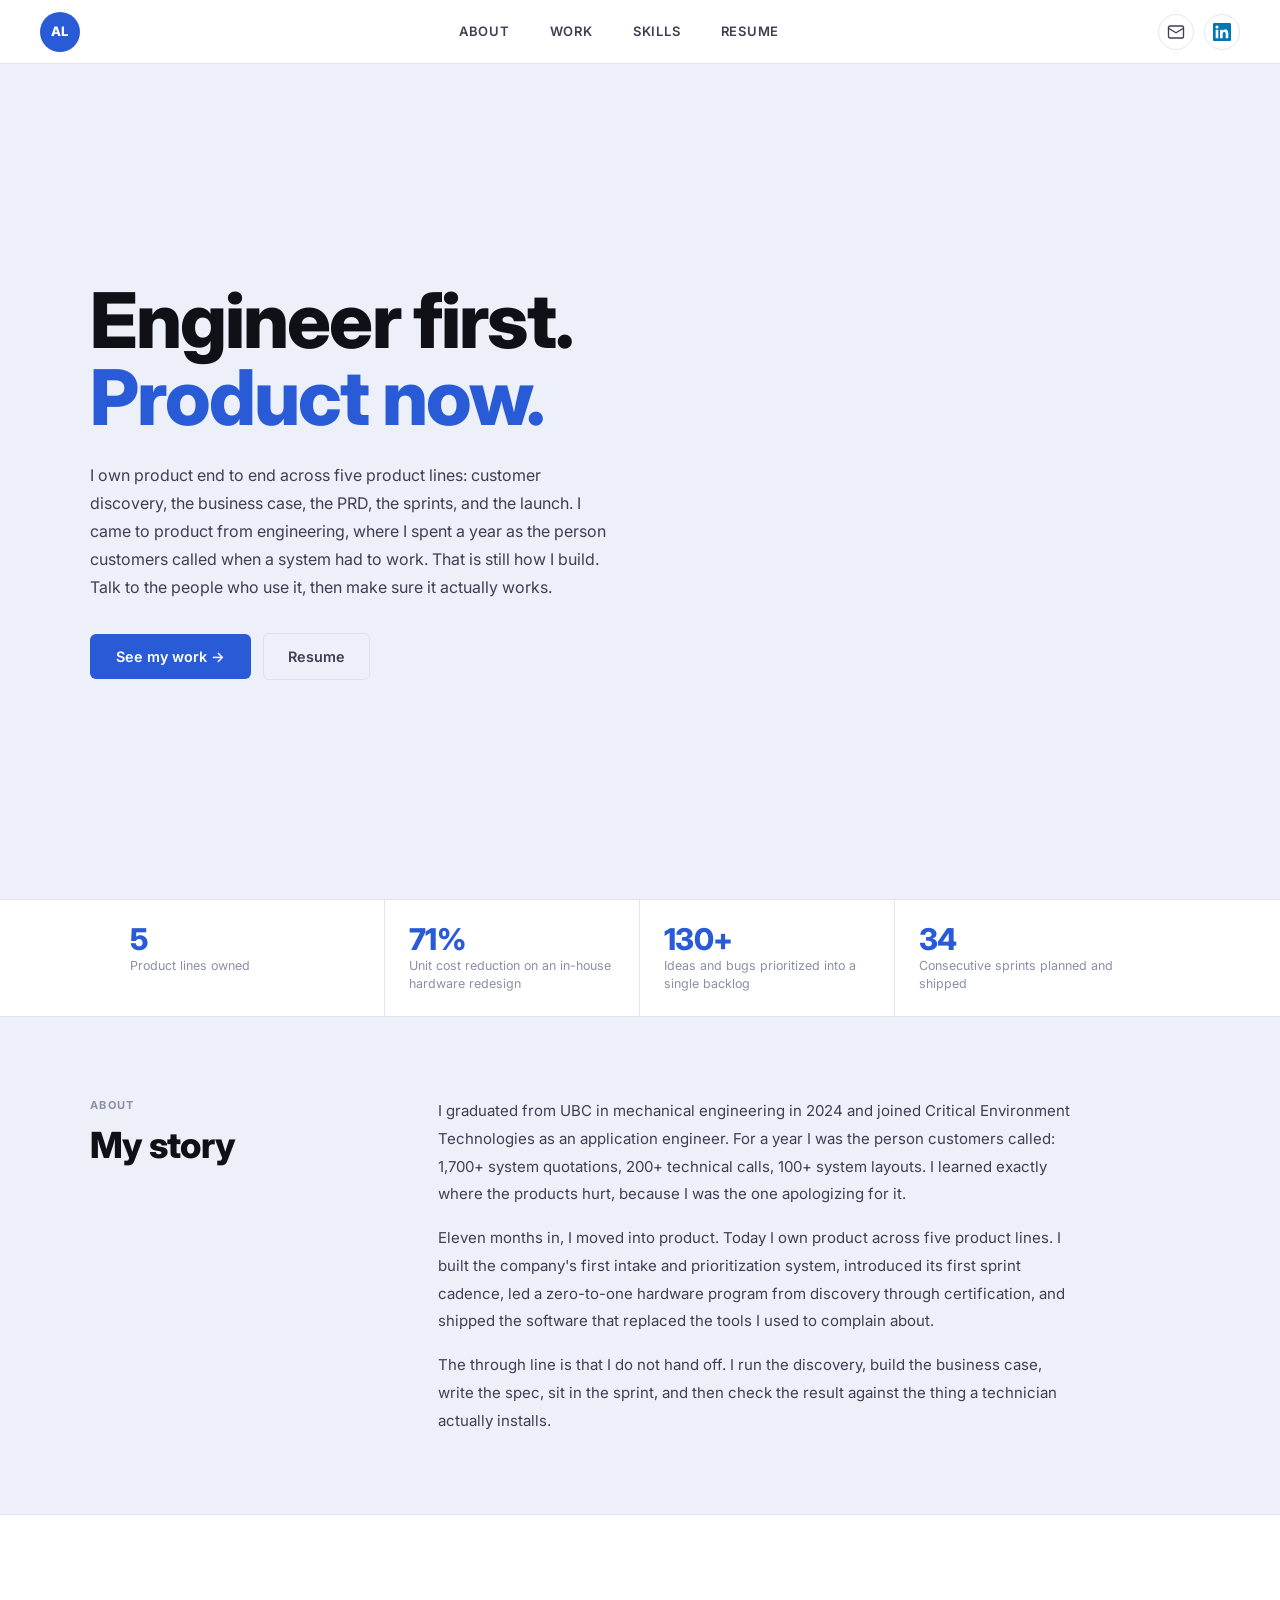
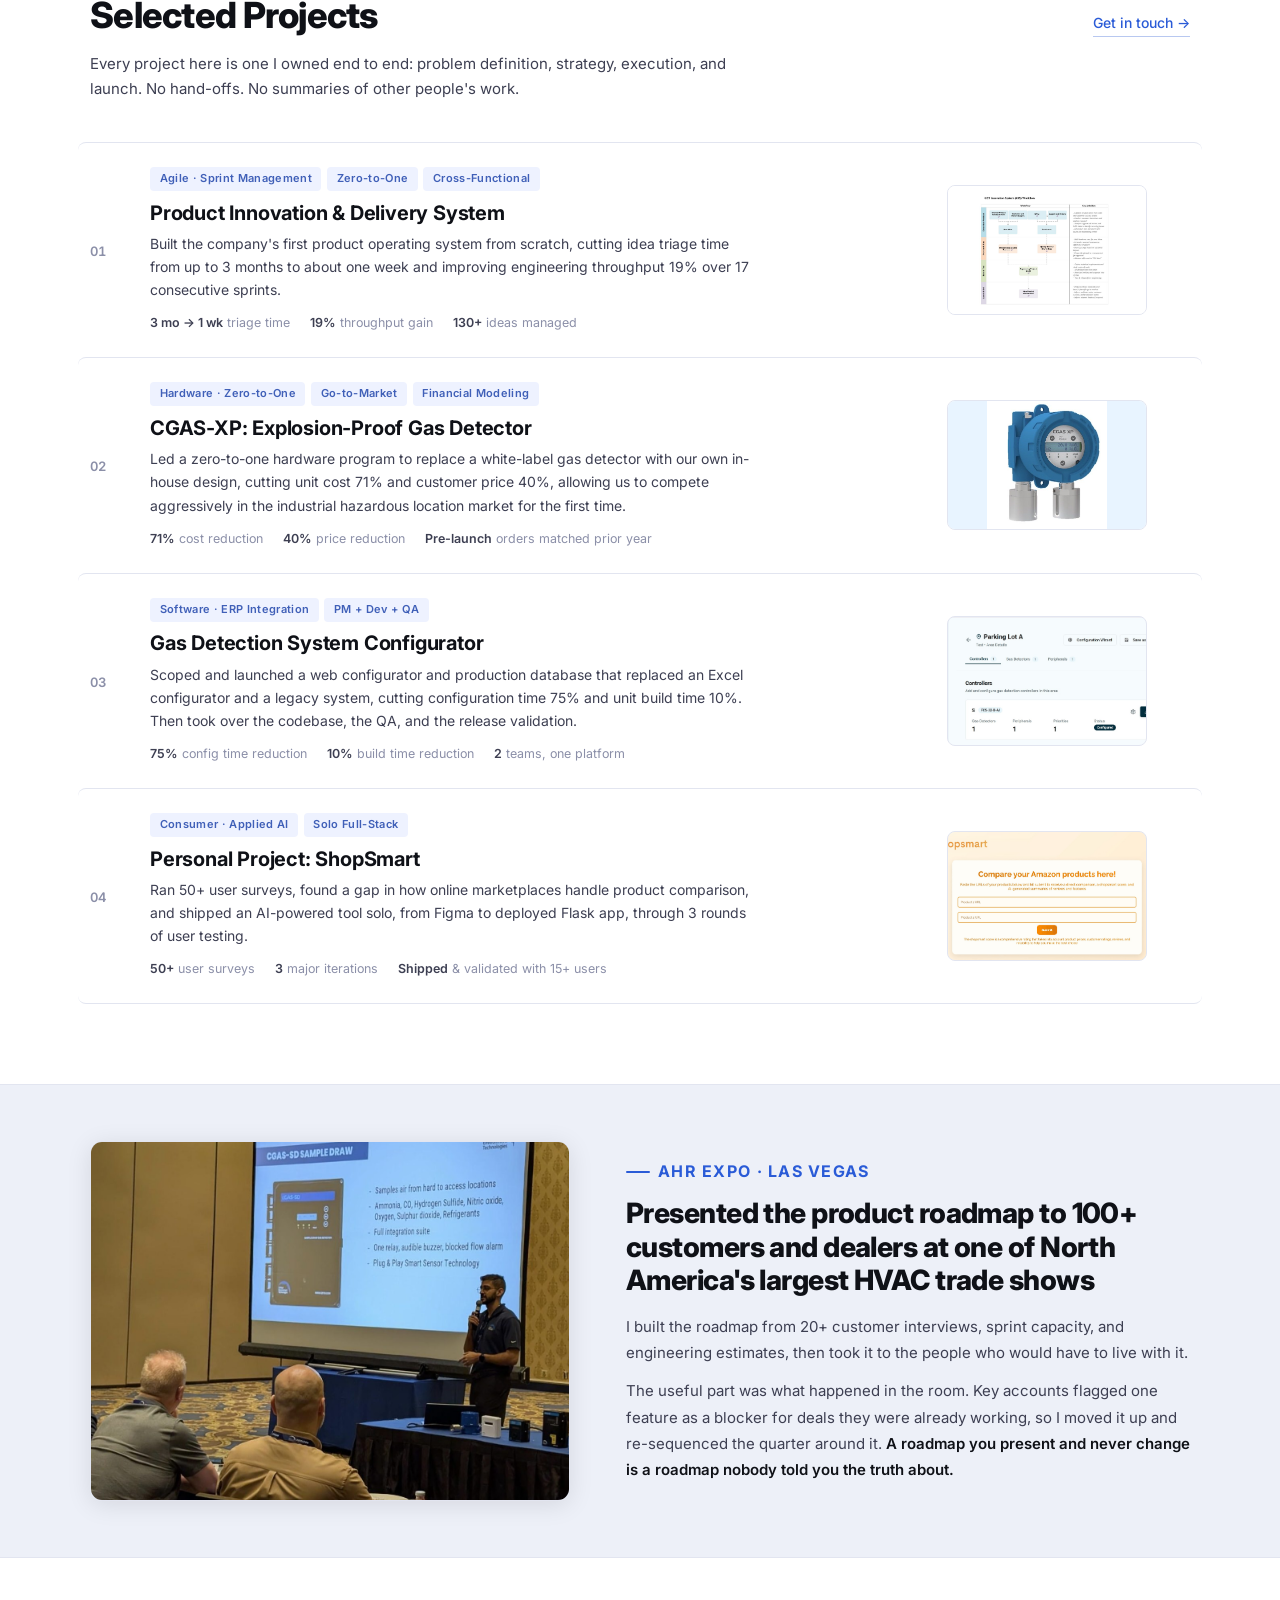
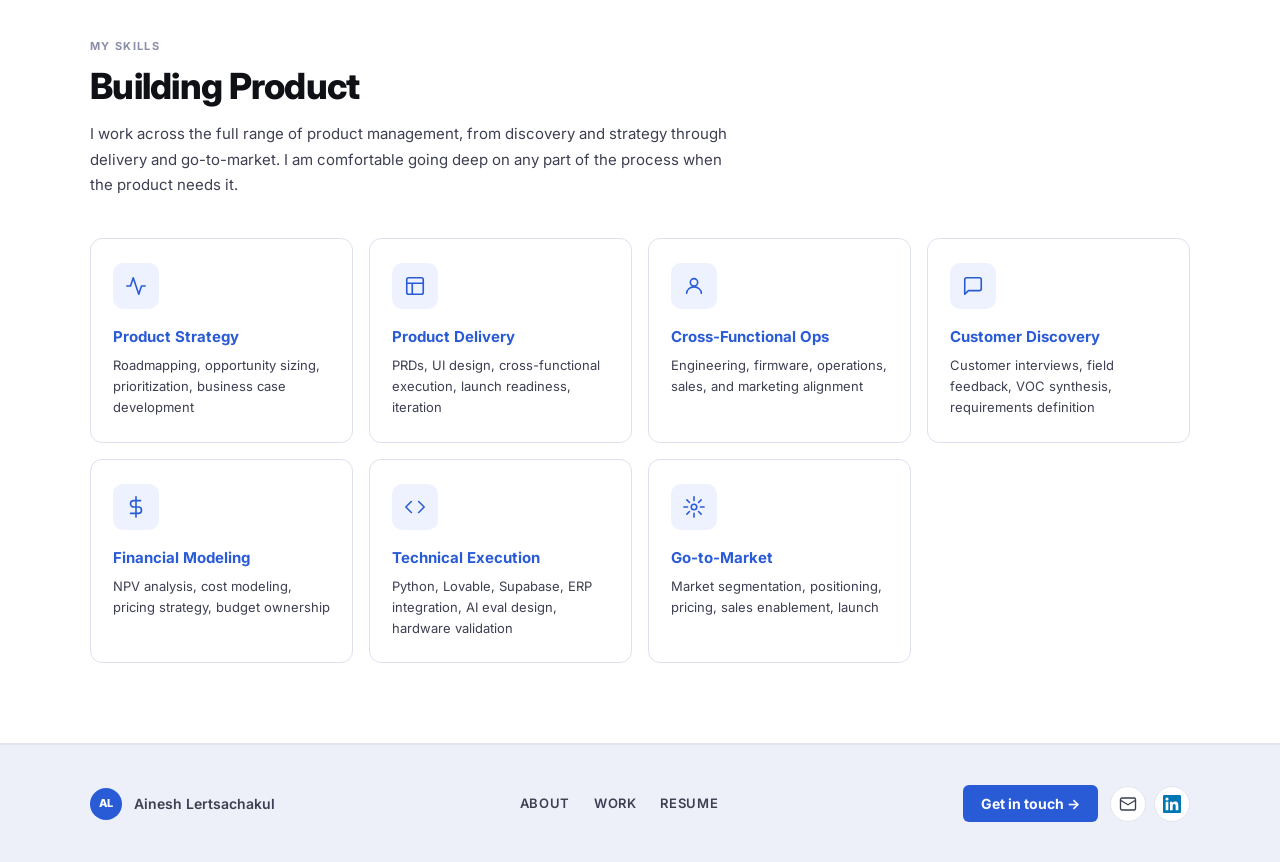
==== commit e9eafb4d: "Update index.html" ====
--- a/index.html
+++ b/index.html
@@ -104,7 +104,7 @@
     <div class="about-body">
       <p>I graduated from UBC in mechanical engineering in 2024 and joined Critical Environment Technologies as an application engineer. For a year I was the person customers called: 1,700+ system quotations, 200+ technical calls, 100+ system layouts. I learned exactly where the products hurt, because I was the one apologizing for it.</p>
       <p>Eleven months in, I moved into product. Today I own product across five product lines. I built the company's first intake and prioritization system, introduced its first sprint cadence, led a zero-to-one hardware program from discovery through certification, and shipped the software that replaced the tools I used to complain about.</p>
-      <p>The through line is that I do not hand off. I run the discovery, build the business case, write the spec, sit in the sprint, and then check the result against the thing a technician actually installs. <strong>I am looking for a product role where the problems are harder and the loop is faster.</strong></p>
+      <p>The through line is that I do not hand off. I run the discovery, build the business case, write the spec, sit in the sprint, and then check the result against the thing a technician actually installs. </p>
     </div>
   </div>
 </section>
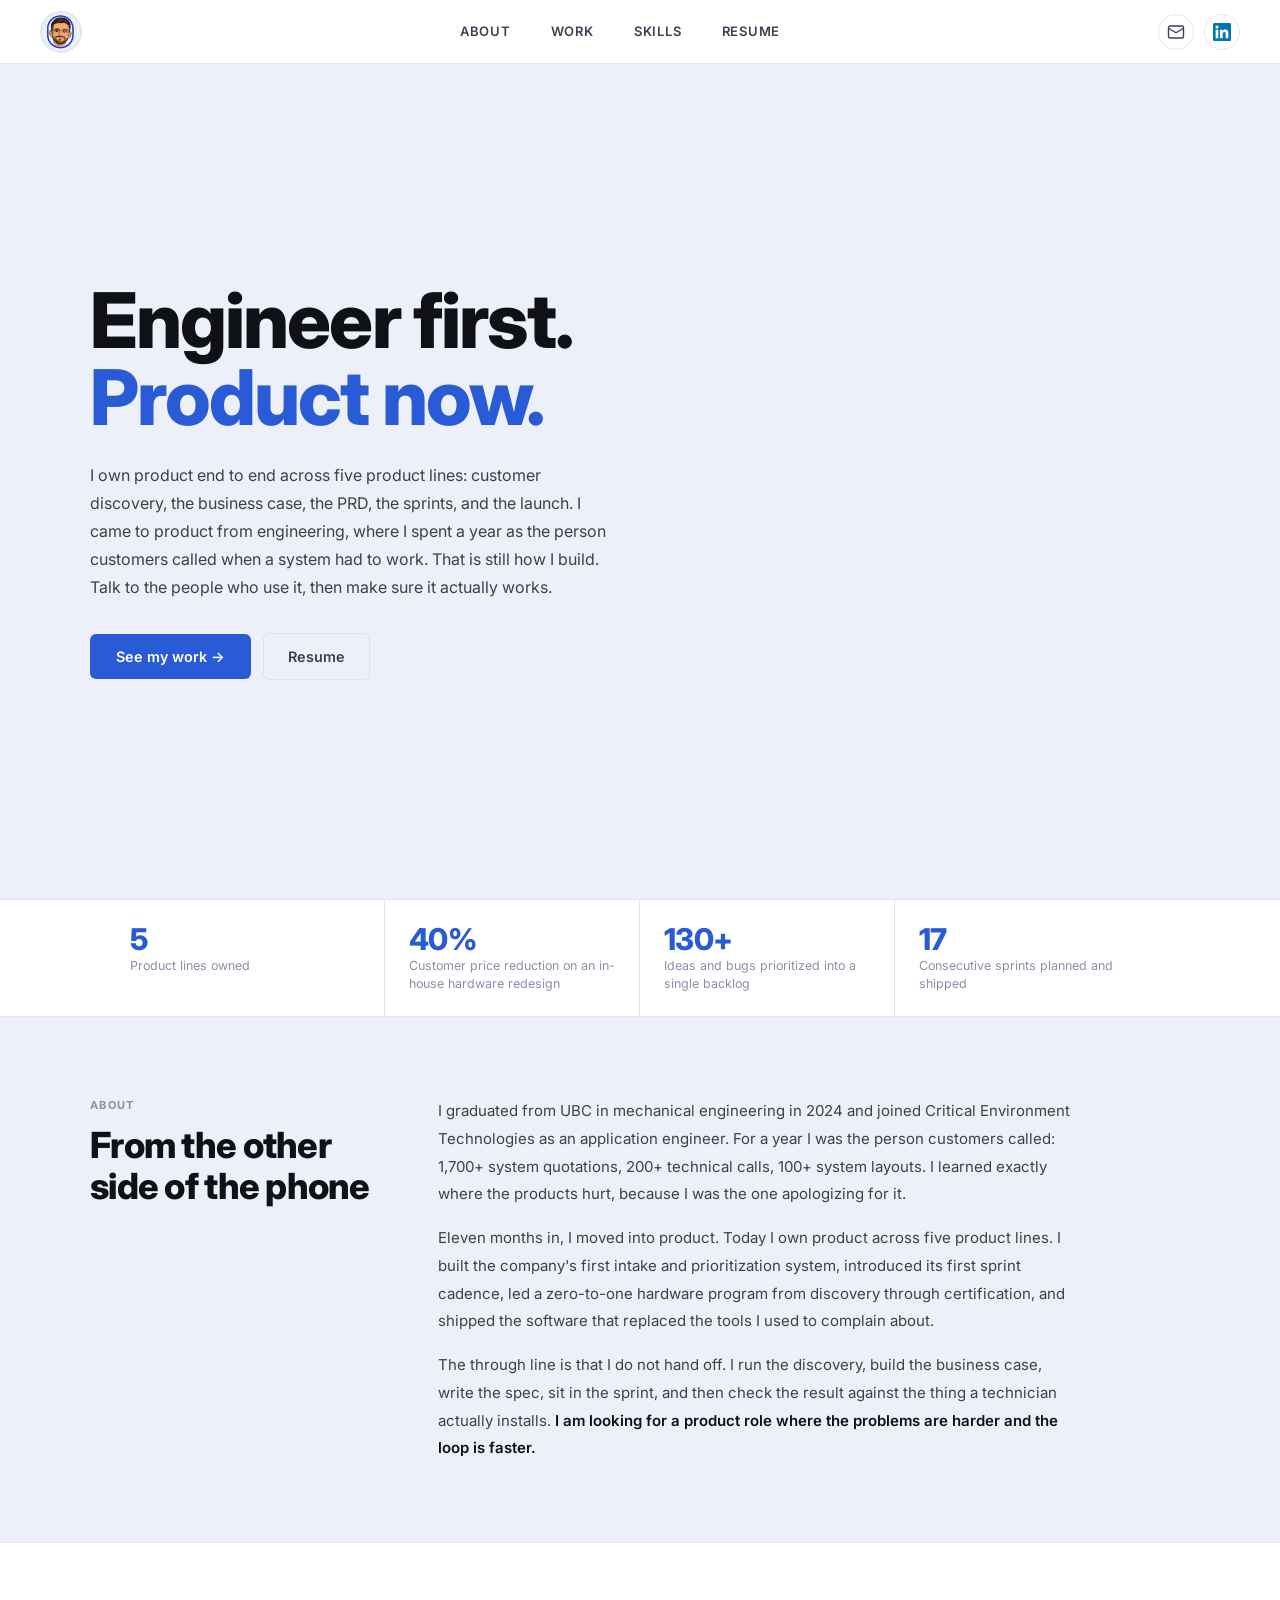
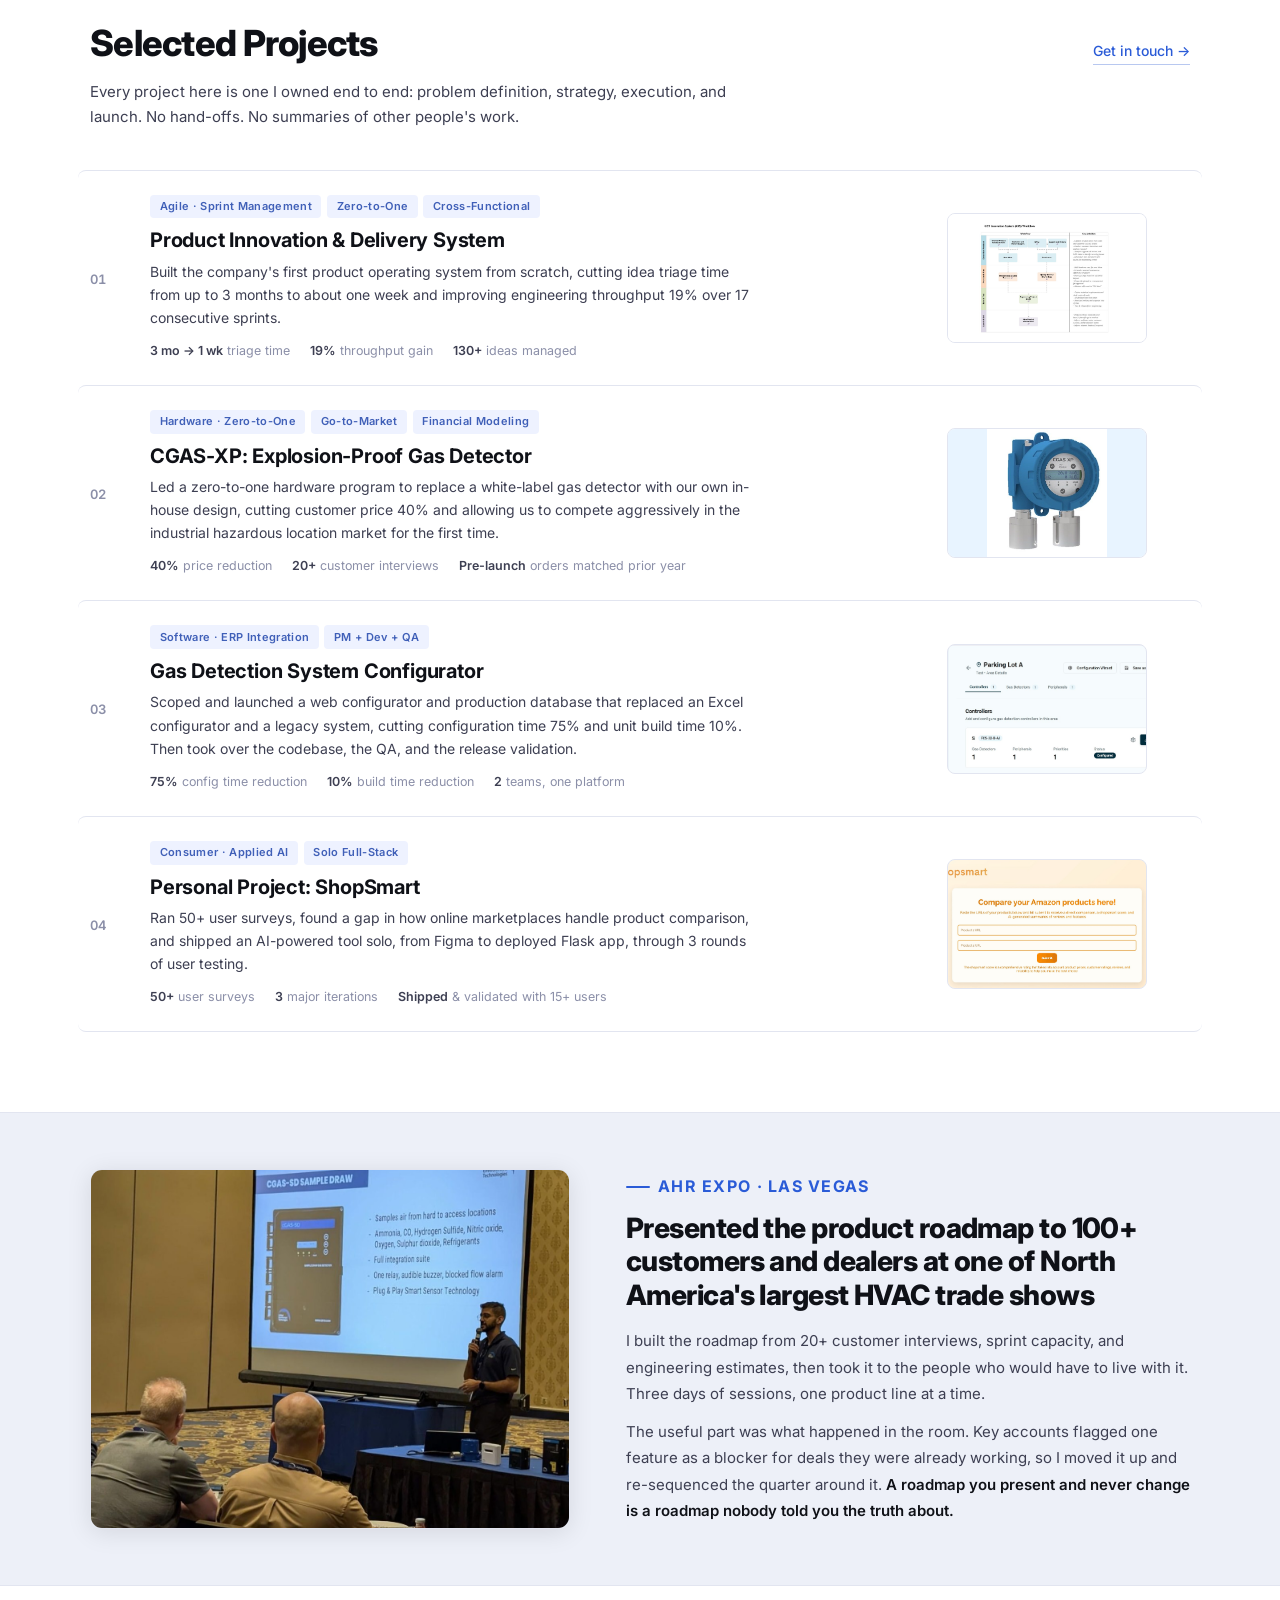
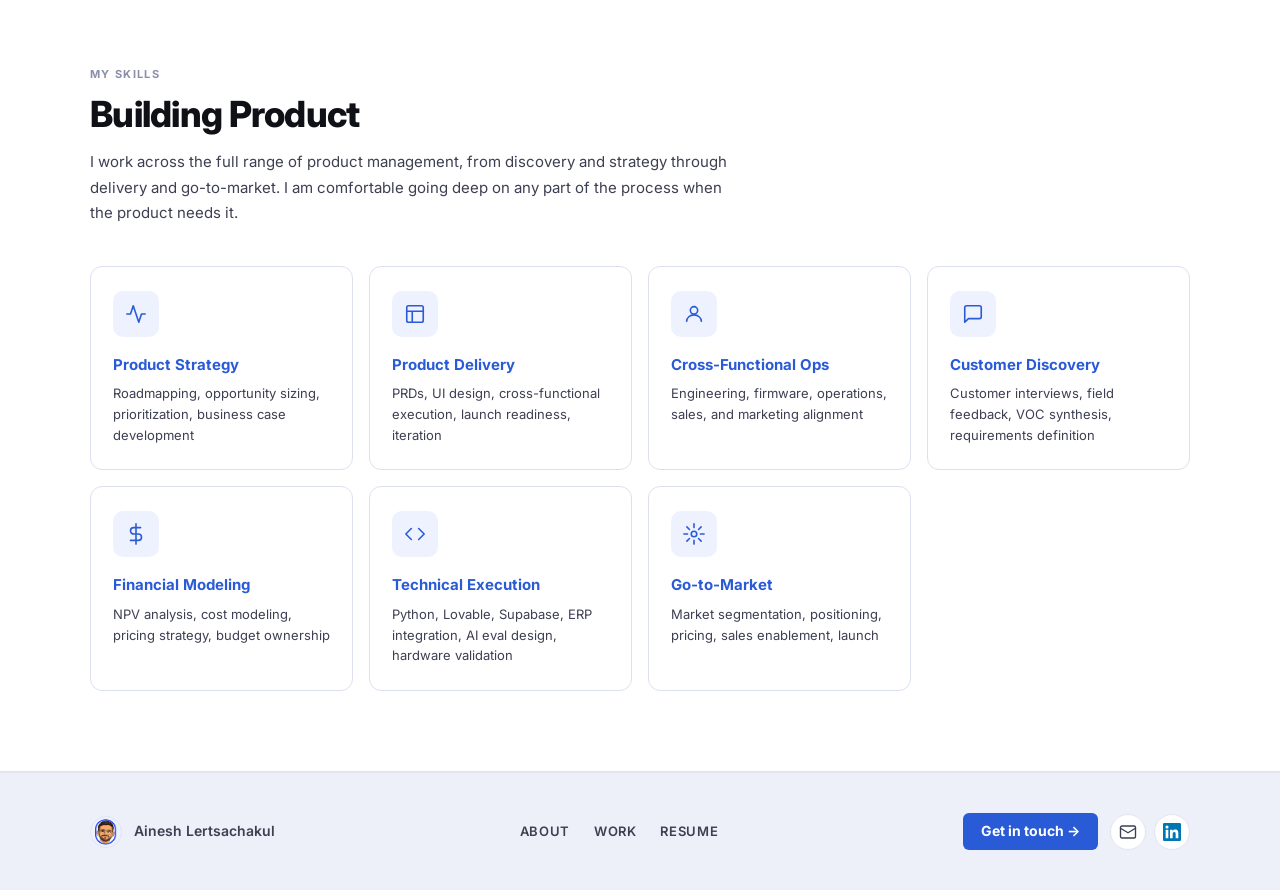
==== commit 403e91da: "Add files via upload" ====
--- a/index.html
+++ b/index.html
@@ -36,7 +36,7 @@
 <!-- NAV -->
 <nav class="nav">
   <a href="index.html" class="nav-logo" aria-label="Ainesh Lertsachakul, home">
-    <span class="monogram">AL</span>
+    <img src="assets/avatar.png" alt="Ainesh"/>
   </a>
   <div class="nav-center">
     <a href="#about">ABOUT</a>
@@ -88,9 +88,9 @@
 <div class="stats">
   <div class="stats-inner">
     <div class="stat"><span class="stat-n">5</span><span class="stat-l">Product lines owned</span></div>
-    <div class="stat"><span class="stat-n">71%</span><span class="stat-l">Unit cost reduction on an in-house hardware redesign</span></div>
+    <div class="stat"><span class="stat-n">40%</span><span class="stat-l">Customer price reduction on an in-house hardware redesign</span></div>
     <div class="stat"><span class="stat-n">130+</span><span class="stat-l">Ideas and bugs prioritized into a single backlog</span></div>
-    <div class="stat"><span class="stat-n">34</span><span class="stat-l">Consecutive sprints planned and shipped</span></div>
+    <div class="stat"><span class="stat-n">17</span><span class="stat-l">Consecutive sprints planned and shipped</span></div>
   </div>
 </div>
 
@@ -99,12 +99,12 @@
   <div class="about-inner">
     <div>
       <p class="about-label">About</p>
-      <h2 class="about-hed">My story</h2>
+      <h2 class="about-hed">From the other side of the phone</h2>
     </div>
     <div class="about-body">
       <p>I graduated from UBC in mechanical engineering in 2024 and joined Critical Environment Technologies as an application engineer. For a year I was the person customers called: 1,700+ system quotations, 200+ technical calls, 100+ system layouts. I learned exactly where the products hurt, because I was the one apologizing for it.</p>
       <p>Eleven months in, I moved into product. Today I own product across five product lines. I built the company's first intake and prioritization system, introduced its first sprint cadence, led a zero-to-one hardware program from discovery through certification, and shipped the software that replaced the tools I used to complain about.</p>
-      <p>The through line is that I do not hand off. I run the discovery, build the business case, write the spec, sit in the sprint, and then check the result against the thing a technician actually installs. </p>
+      <p>The through line is that I do not hand off. I run the discovery, build the business case, write the spec, sit in the sprint, and then check the result against the thing a technician actually installs. <strong>I am looking for a product role where the problems are harder and the loop is faster.</strong></p>
     </div>
   </div>
 </section>
@@ -140,8 +140,8 @@
           <div class="proj-tags"><span class="proj-tag">Hardware · Zero-to-One</span><span class="proj-tag">Go-to-Market</span><span class="proj-tag">Financial Modeling</span></div>
           <div class="proj-body-thumb proj-thumb--cgas"><img src="assets/cgas-xp-render.jpg" alt="CGAS-XP explosion-proof gas detector" loading="lazy"/></div>
           <h3 class="proj-title">CGAS-XP: Explosion-Proof Gas Detector</h3>
-          <p class="proj-hook">Led a zero-to-one hardware program to replace a white-label gas detector with our own in-house design, cutting unit cost 71% and customer price 40%, allowing us to compete aggressively in the industrial hazardous location market for the first time.</p>
-          <div class="proj-metrics"><span><strong>71%</strong> cost reduction</span><span><strong>40%</strong> price reduction</span><span><strong>Pre-launch</strong> orders matched prior year</span></div>
+          <p class="proj-hook">Led a zero-to-one hardware program to replace a white-label gas detector with our own in-house design, cutting customer price 40% and allowing us to compete aggressively in the industrial hazardous location market for the first time.</p>
+          <div class="proj-metrics"><span><strong>40%</strong> price reduction</span><span><strong>20+</strong> customer interviews</span><span><strong>Pre-launch</strong> orders matched prior year</span></div>
         </div>
         <div class="proj-thumb proj-thumb--cgas">
           <img src="assets/cgas-xp-render.jpg" alt="CGAS-XP explosion-proof gas detector" loading="lazy"/>
@@ -191,7 +191,7 @@
     <div class="ahr-text">
       <p class="ahr-label">AHR Expo · Las Vegas</p>
       <p class="ahr-headline">Presented the product roadmap to 100+ customers and dealers at one of North America's largest HVAC trade shows</p>
-      <p class="ahr-body">I built the roadmap from 20+ customer interviews, sprint capacity, and engineering estimates, then took it to the people who would have to live with it.</p>
+      <p class="ahr-body">I built the roadmap from 20+ customer interviews, sprint capacity, and engineering estimates, then took it to the people who would have to live with it. Three days of sessions, one product line at a time.</p>
       <p class="ahr-body">The useful part was what happened in the room. Key accounts flagged one feature as a blocker for deals they were already working, so I moved it up and re-sequenced the quarter around it. <strong>A roadmap you present and never change is a roadmap nobody told you the truth about.</strong></p>
     </div>
   </div>
@@ -222,7 +222,7 @@
 <footer class="footer">
   <div class="footer-inner">
     <div class="footer-brand">
-      <span class="monogram">AL</span>
+      <img src="assets/avatar.png" alt="" class="footer-avatar"/>
       <span class="footer-name">Ainesh Lertsachakul</span>
     </div>
     <nav class="footer-nav" aria-label="Footer">
--- a/style.css
+++ b/style.css
@@ -44,12 +44,12 @@
   padding:0 2.5rem;
 }
 .nav-logo{flex-shrink:0;display:flex;align-items:center}
-.monogram{
-  width:40px;height:40px;border-radius:50%;
-  background:var(--blue);color:#fff;
-  display:flex;align-items:center;justify-content:center;
-  font-size:.8125rem;font-weight:800;letter-spacing:.02em;
-  flex-shrink:0;
+.nav-logo img{
+  width:42px;height:42px;border-radius:50%;
+  object-fit:contain;object-position:center;
+  background:#eef2ff;
+  border:2px solid var(--border);
+  padding:2px;
 }
 .nav-center{
   flex:1;display:flex;align-items:center;justify-content:center;
@@ -661,7 +661,13 @@
   flex-wrap:wrap;gap:1.25rem;
 }
 .footer-brand{display:flex;align-items:center;gap:.75rem}
-.footer-brand .monogram{width:32px;height:32px;font-size:.6875rem}
+.footer-avatar{
+  width:32px;height:32px;border-radius:50%;
+  object-fit:contain;object-position:center;
+  border:1.5px solid var(--border);
+  background:#eef2ff;
+  padding:2px;
+}
 .footer-name{font-size:.875rem;font-weight:600;color:var(--text-2)}
 .footer-nav{display:flex;flex-wrap:wrap;gap:1.5rem}
 .footer-nav a{
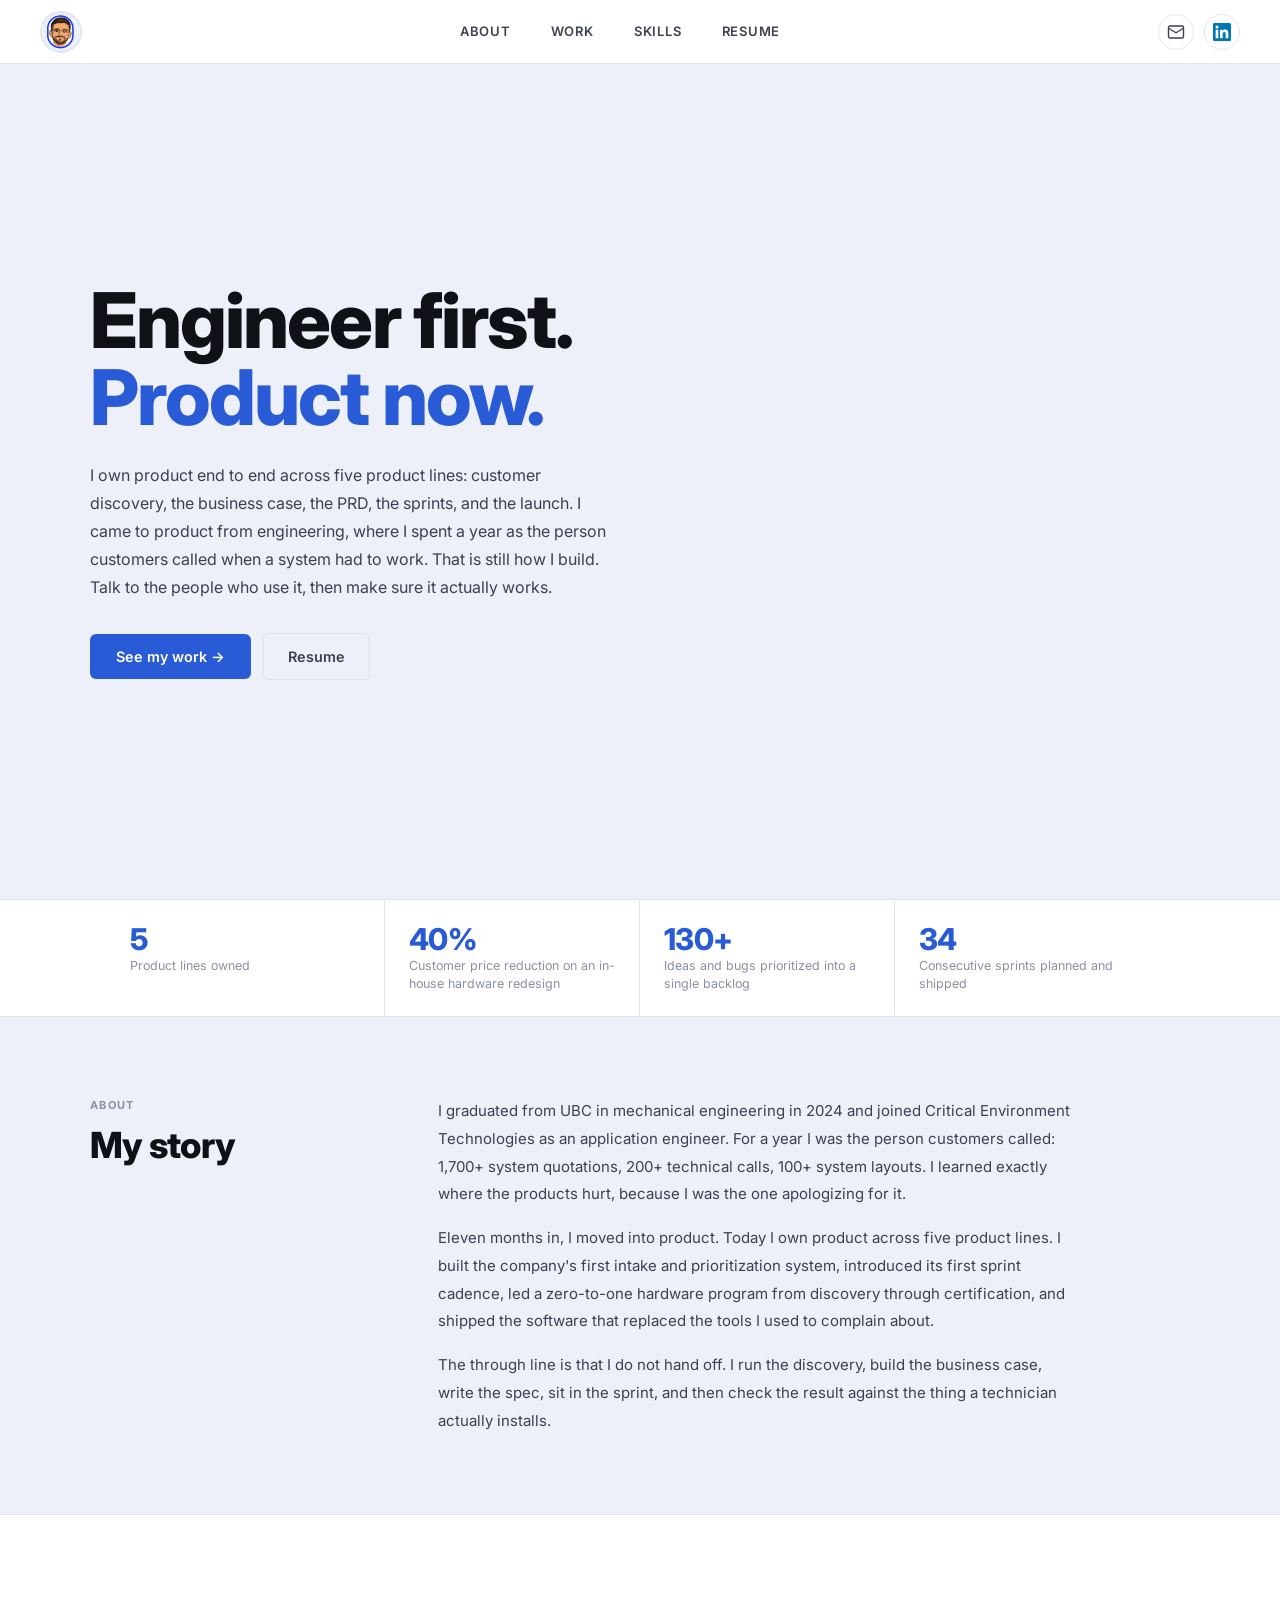
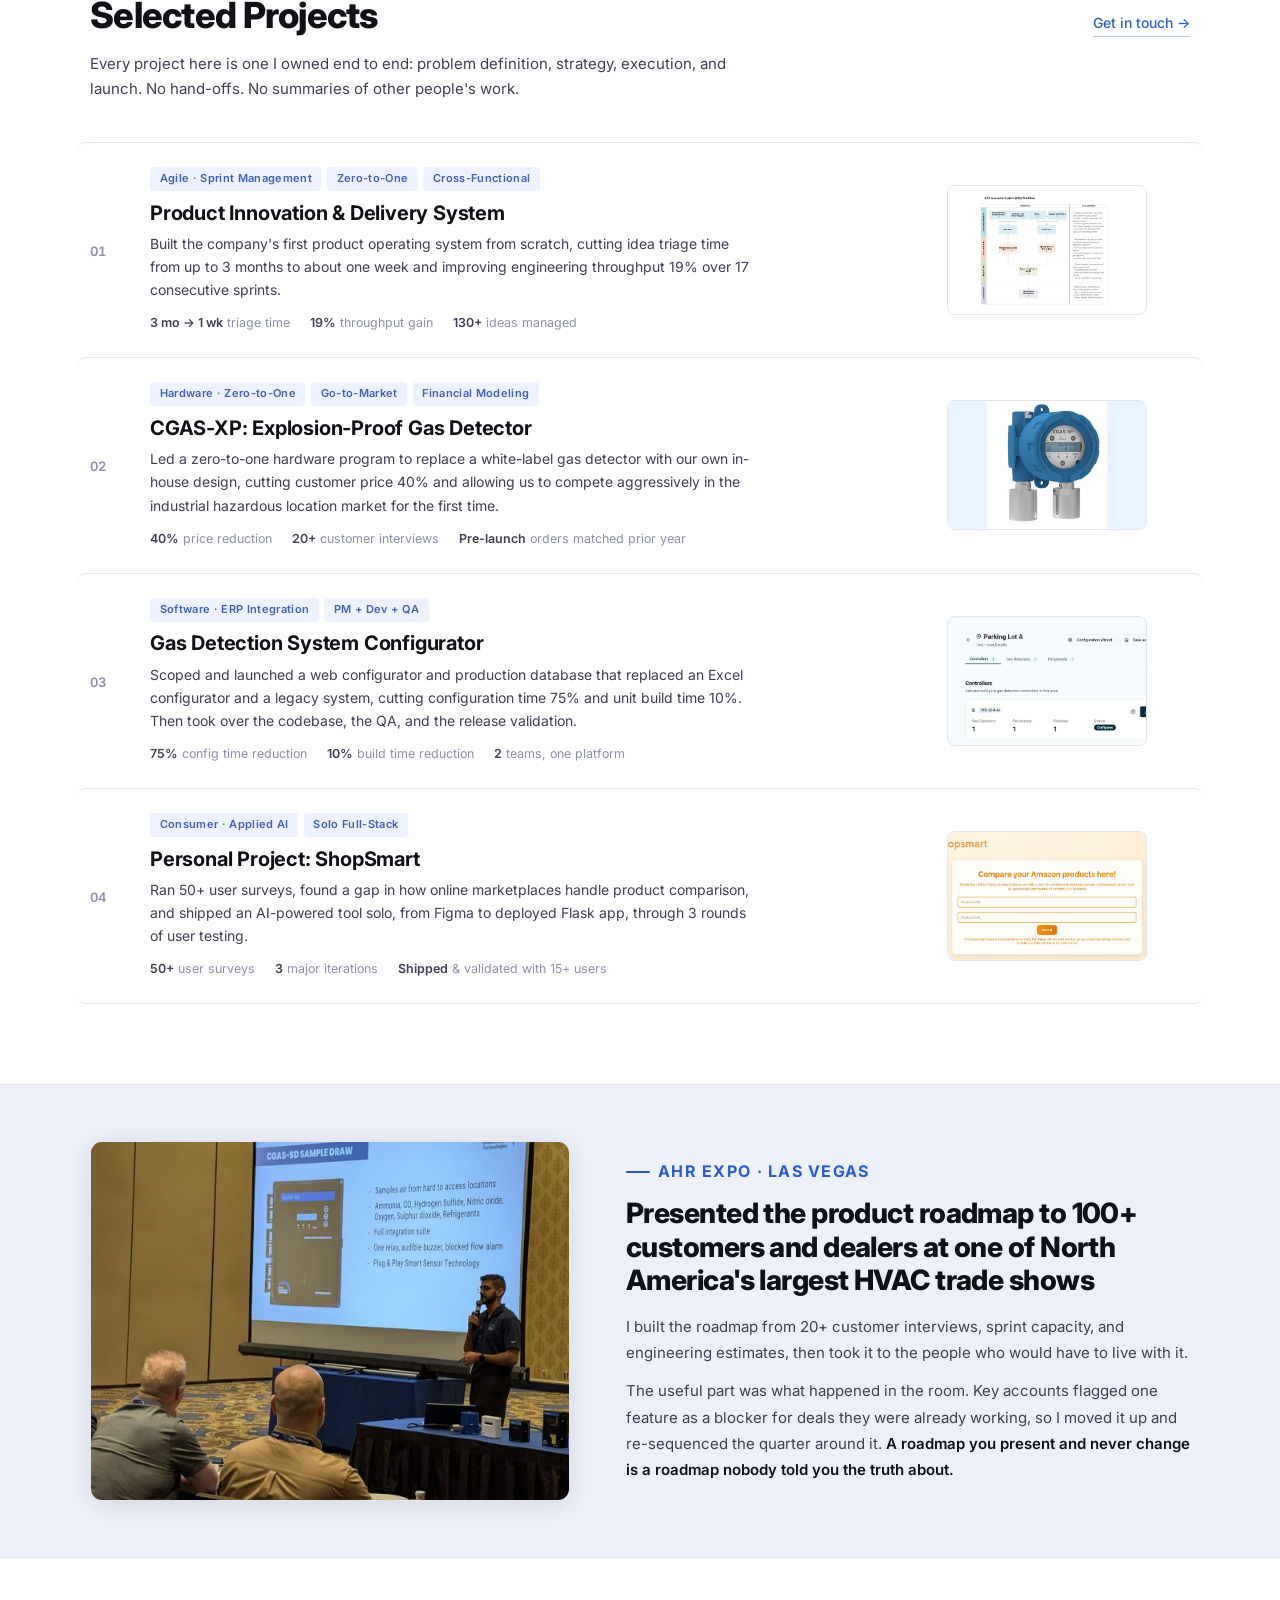
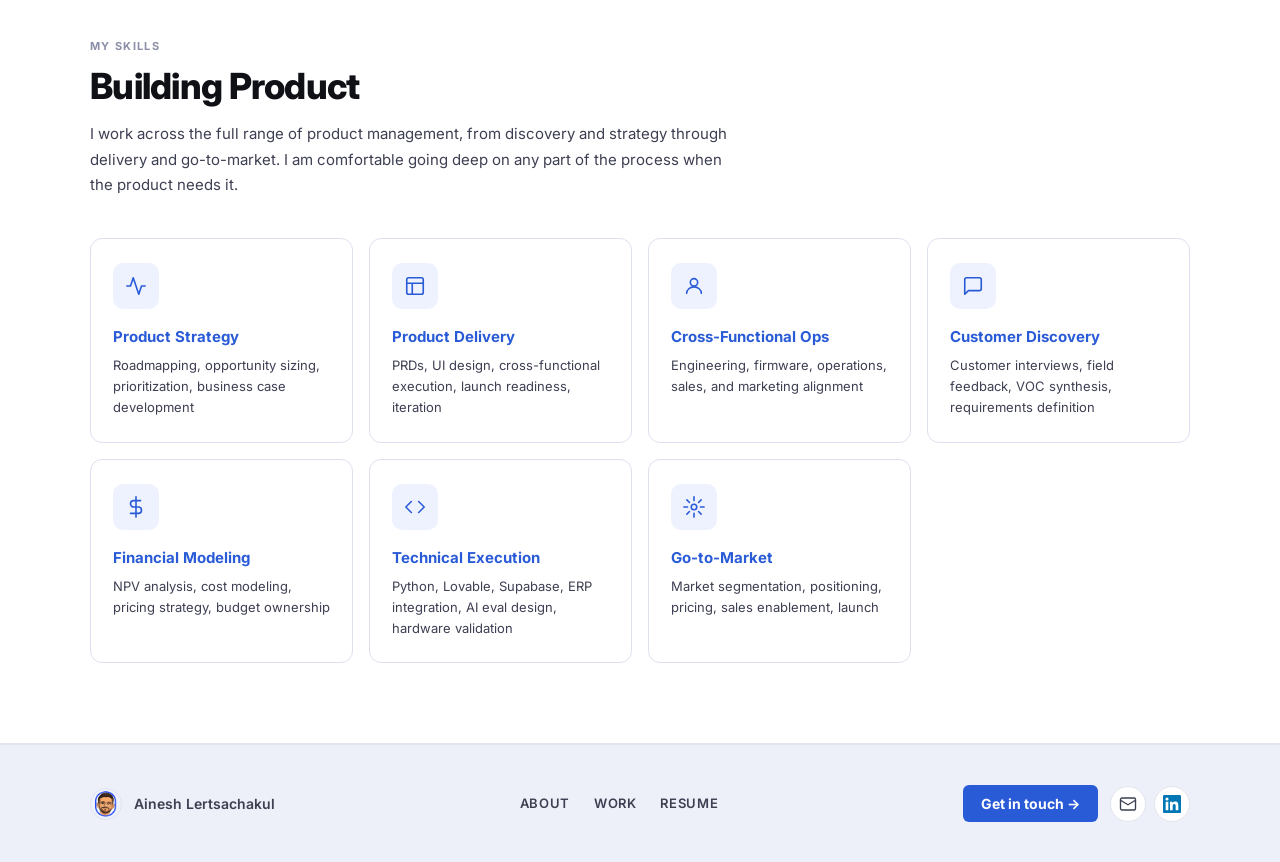
==== commit da165244: "Update index.html" ====
--- a/index.html
+++ b/index.html
@@ -90,7 +90,7 @@
     <div class="stat"><span class="stat-n">5</span><span class="stat-l">Product lines owned</span></div>
     <div class="stat"><span class="stat-n">40%</span><span class="stat-l">Customer price reduction on an in-house hardware redesign</span></div>
     <div class="stat"><span class="stat-n">130+</span><span class="stat-l">Ideas and bugs prioritized into a single backlog</span></div>
-    <div class="stat"><span class="stat-n">17</span><span class="stat-l">Consecutive sprints planned and shipped</span></div>
+    <div class="stat"><span class="stat-n">34</span><span class="stat-l">Consecutive sprints planned and shipped</span></div>
   </div>
 </div>
 
@@ -99,12 +99,12 @@
   <div class="about-inner">
     <div>
       <p class="about-label">About</p>
-      <h2 class="about-hed">From the other side of the phone</h2>
+      <h2 class="about-hed">My story</h2>
     </div>
     <div class="about-body">
       <p>I graduated from UBC in mechanical engineering in 2024 and joined Critical Environment Technologies as an application engineer. For a year I was the person customers called: 1,700+ system quotations, 200+ technical calls, 100+ system layouts. I learned exactly where the products hurt, because I was the one apologizing for it.</p>
       <p>Eleven months in, I moved into product. Today I own product across five product lines. I built the company's first intake and prioritization system, introduced its first sprint cadence, led a zero-to-one hardware program from discovery through certification, and shipped the software that replaced the tools I used to complain about.</p>
-      <p>The through line is that I do not hand off. I run the discovery, build the business case, write the spec, sit in the sprint, and then check the result against the thing a technician actually installs. <strong>I am looking for a product role where the problems are harder and the loop is faster.</strong></p>
+      <p>The through line is that I do not hand off. I run the discovery, build the business case, write the spec, sit in the sprint, and then check the result against the thing a technician actually installs.</p>
     </div>
   </div>
 </section>
@@ -191,7 +191,7 @@
     <div class="ahr-text">
       <p class="ahr-label">AHR Expo · Las Vegas</p>
       <p class="ahr-headline">Presented the product roadmap to 100+ customers and dealers at one of North America's largest HVAC trade shows</p>
-      <p class="ahr-body">I built the roadmap from 20+ customer interviews, sprint capacity, and engineering estimates, then took it to the people who would have to live with it. Three days of sessions, one product line at a time.</p>
+      <p class="ahr-body">I built the roadmap from 20+ customer interviews, sprint capacity, and engineering estimates, then took it to the people who would have to live with it. </p>
       <p class="ahr-body">The useful part was what happened in the room. Key accounts flagged one feature as a blocker for deals they were already working, so I moved it up and re-sequenced the quarter around it. <strong>A roadmap you present and never change is a roadmap nobody told you the truth about.</strong></p>
     </div>
   </div>
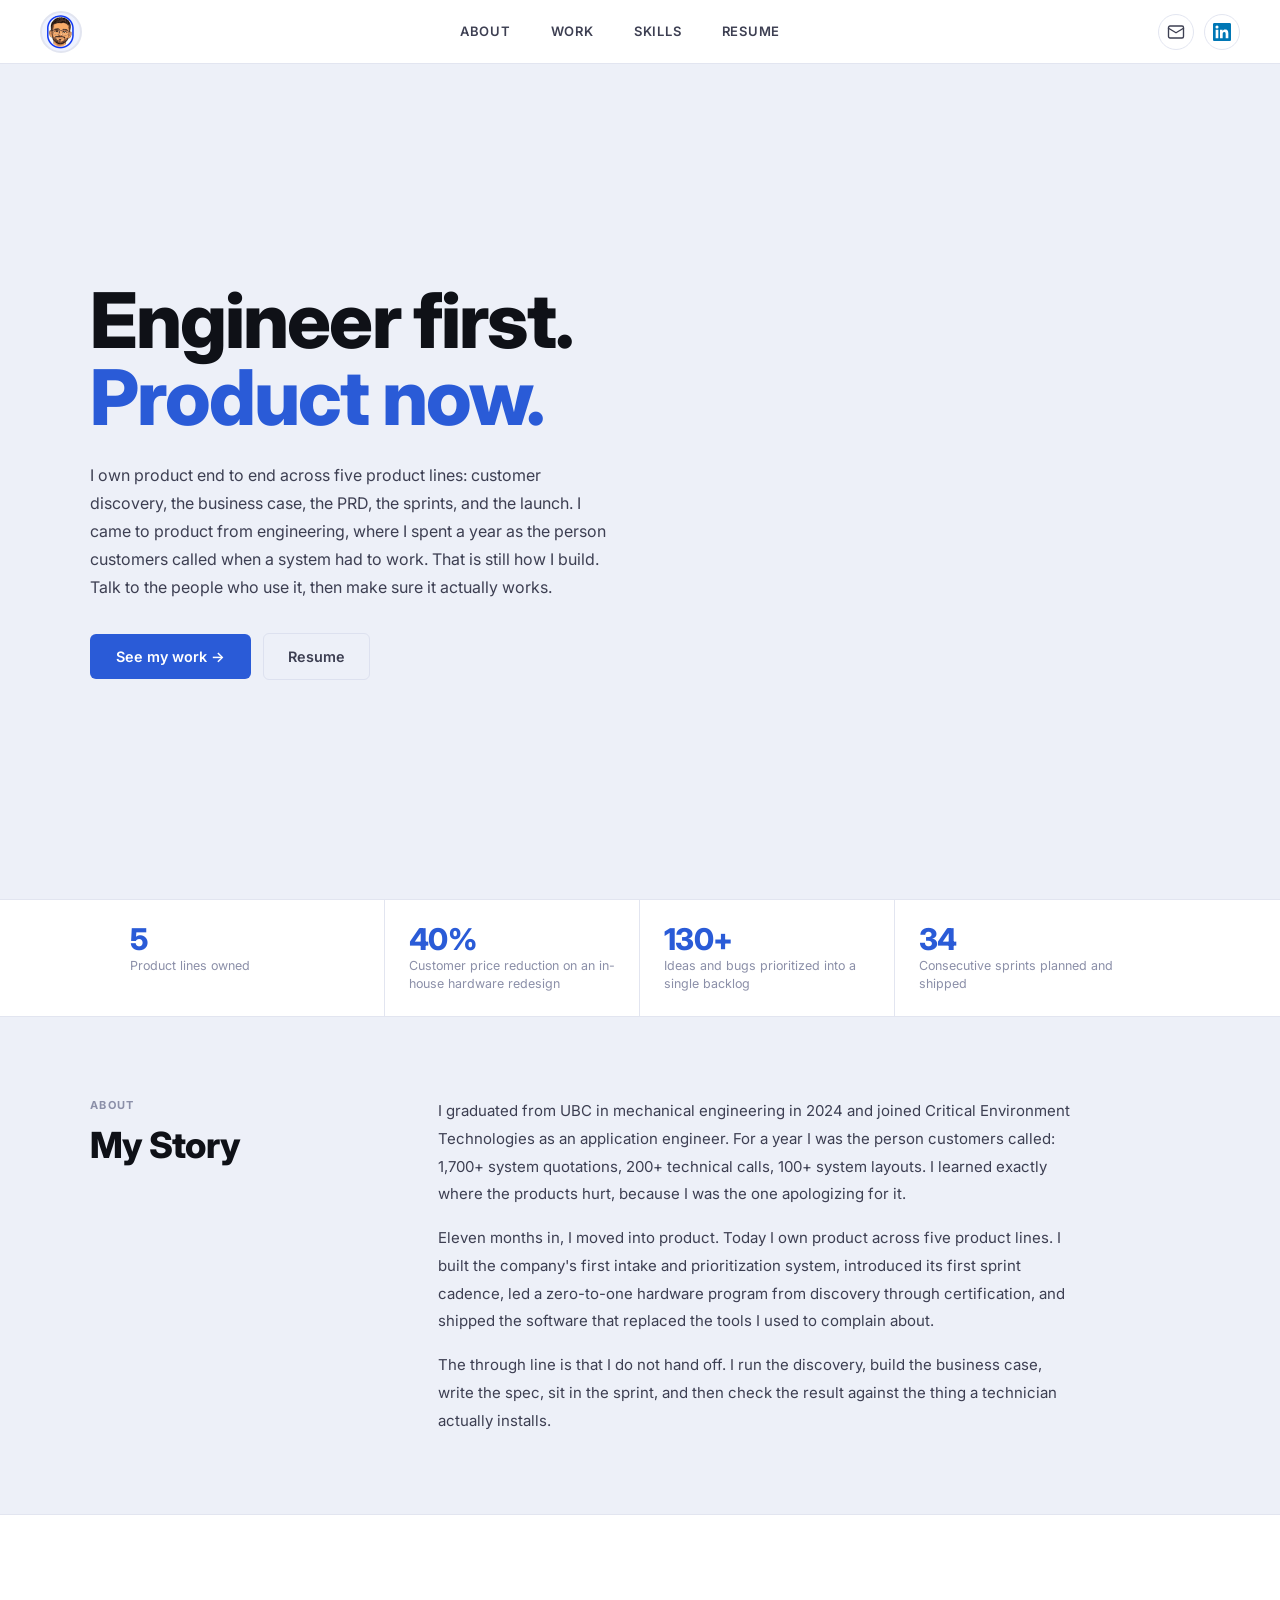
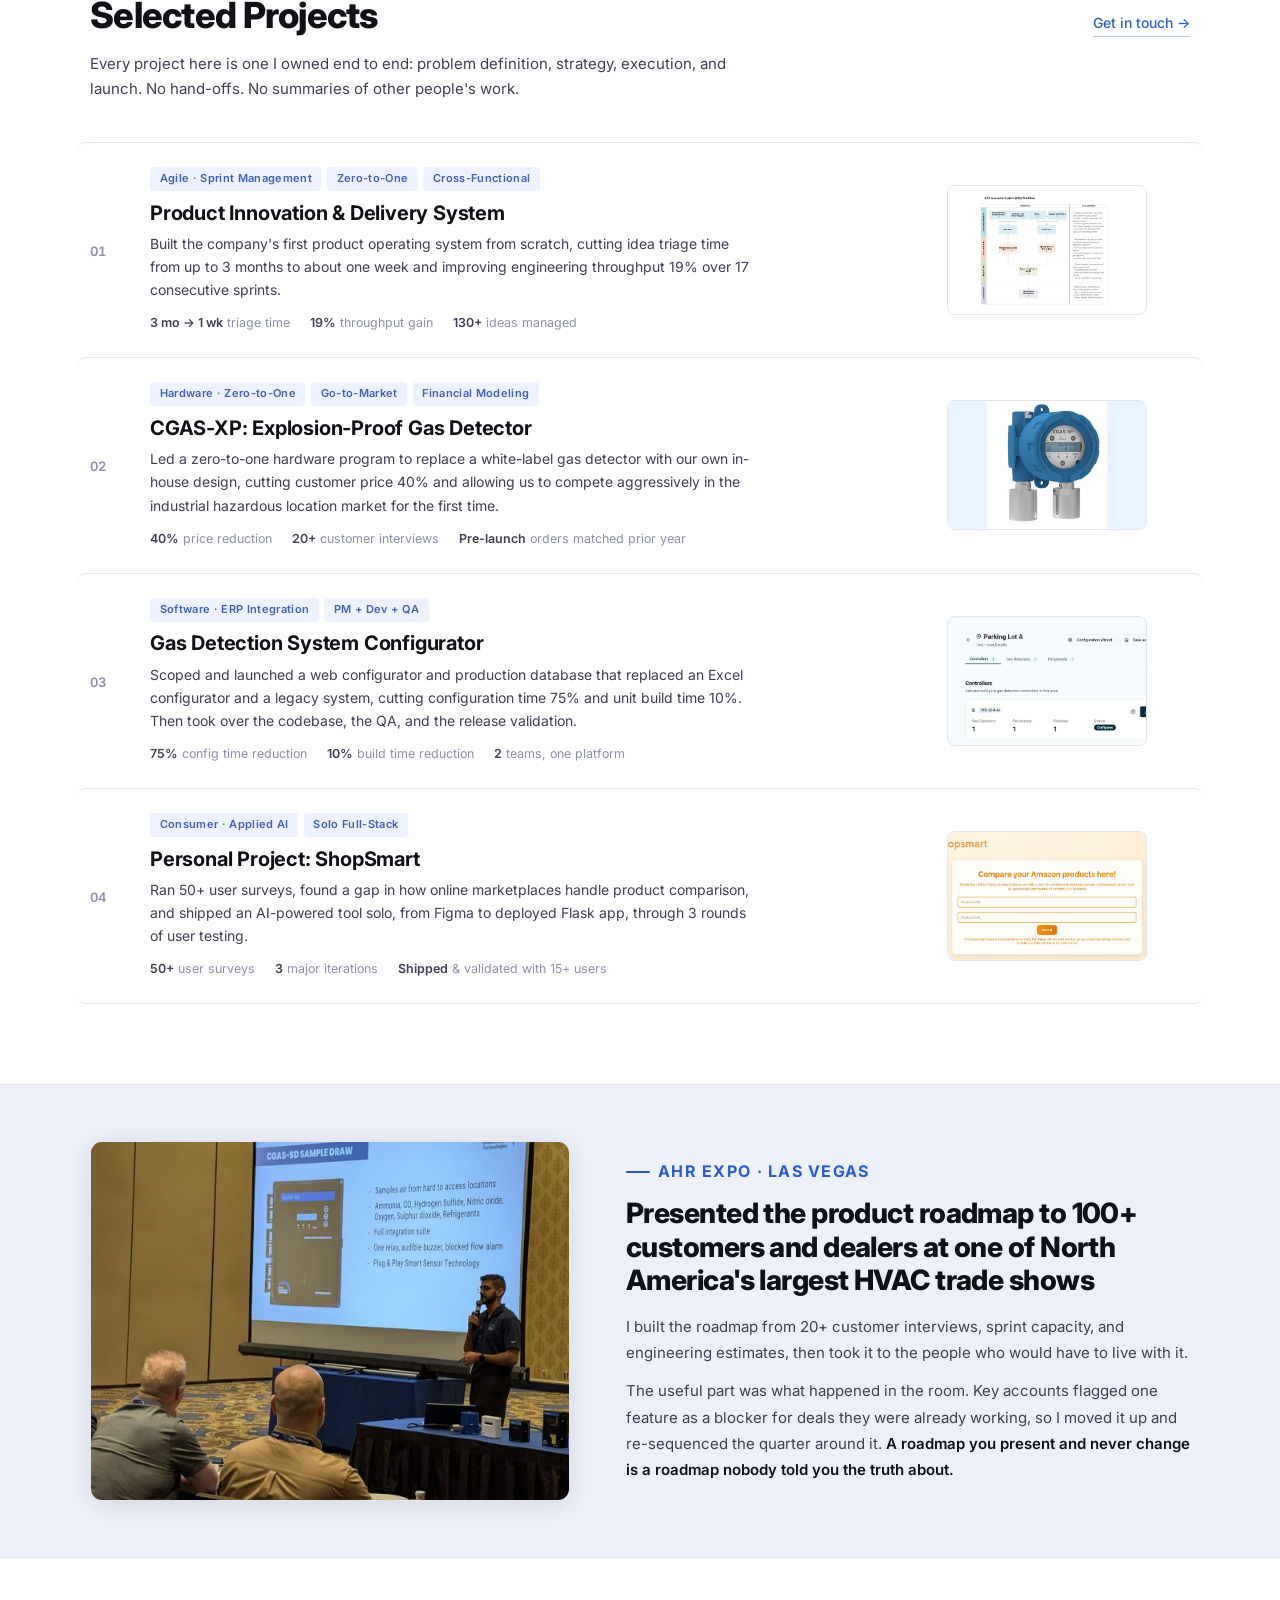
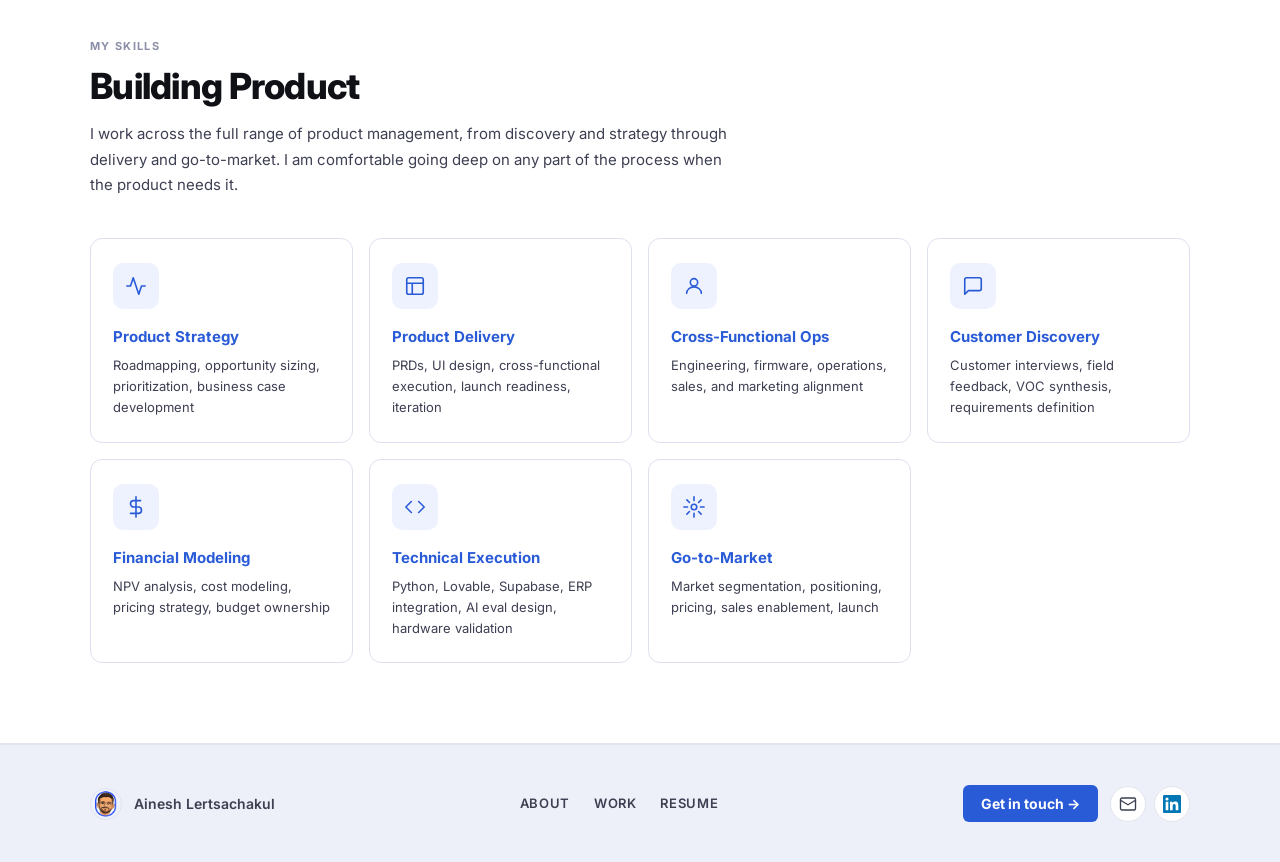
==== commit ebc19c0d: "Update index.html" ====
--- a/index.html
+++ b/index.html
@@ -99,7 +99,7 @@
   <div class="about-inner">
     <div>
       <p class="about-label">About</p>
-      <h2 class="about-hed">My story</h2>
+      <h2 class="about-hed">My Story</h2>
     </div>
     <div class="about-body">
       <p>I graduated from UBC in mechanical engineering in 2024 and joined Critical Environment Technologies as an application engineer. For a year I was the person customers called: 1,700+ system quotations, 200+ technical calls, 100+ system layouts. I learned exactly where the products hurt, because I was the one apologizing for it.</p>
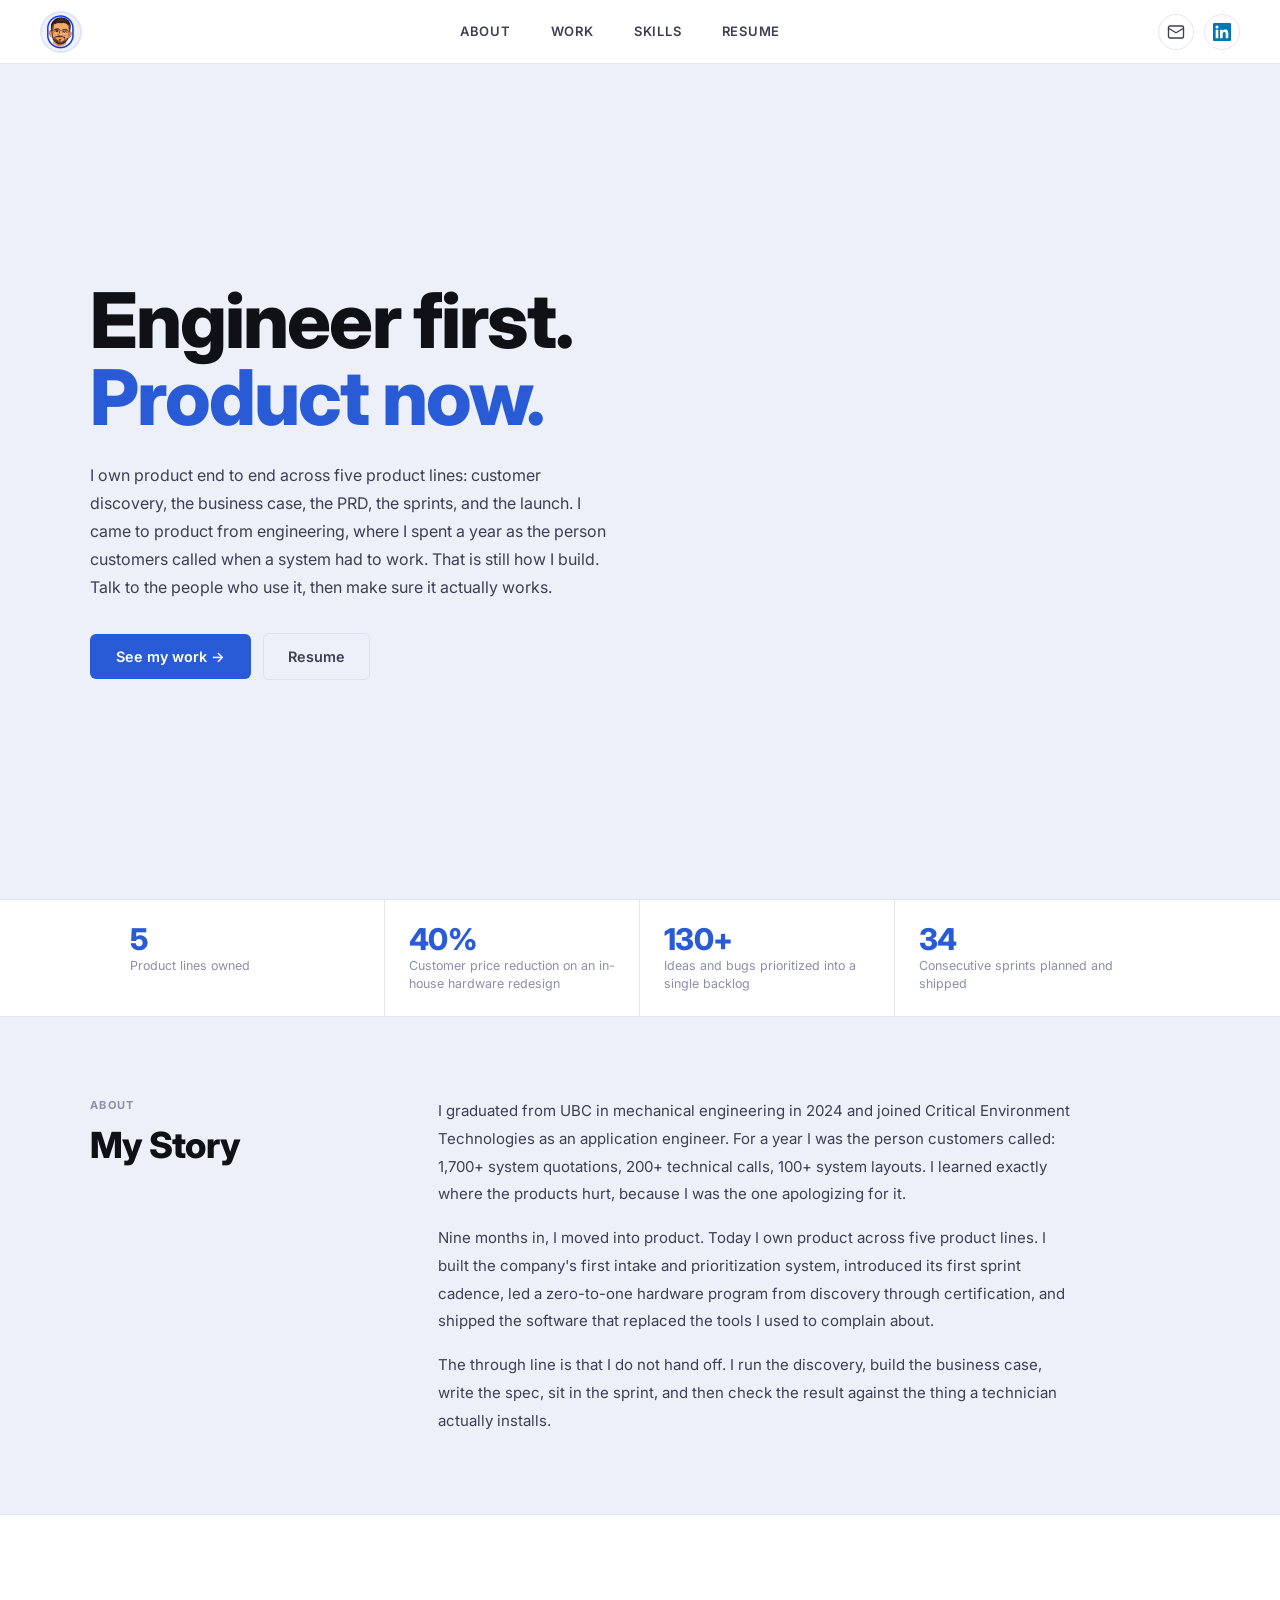
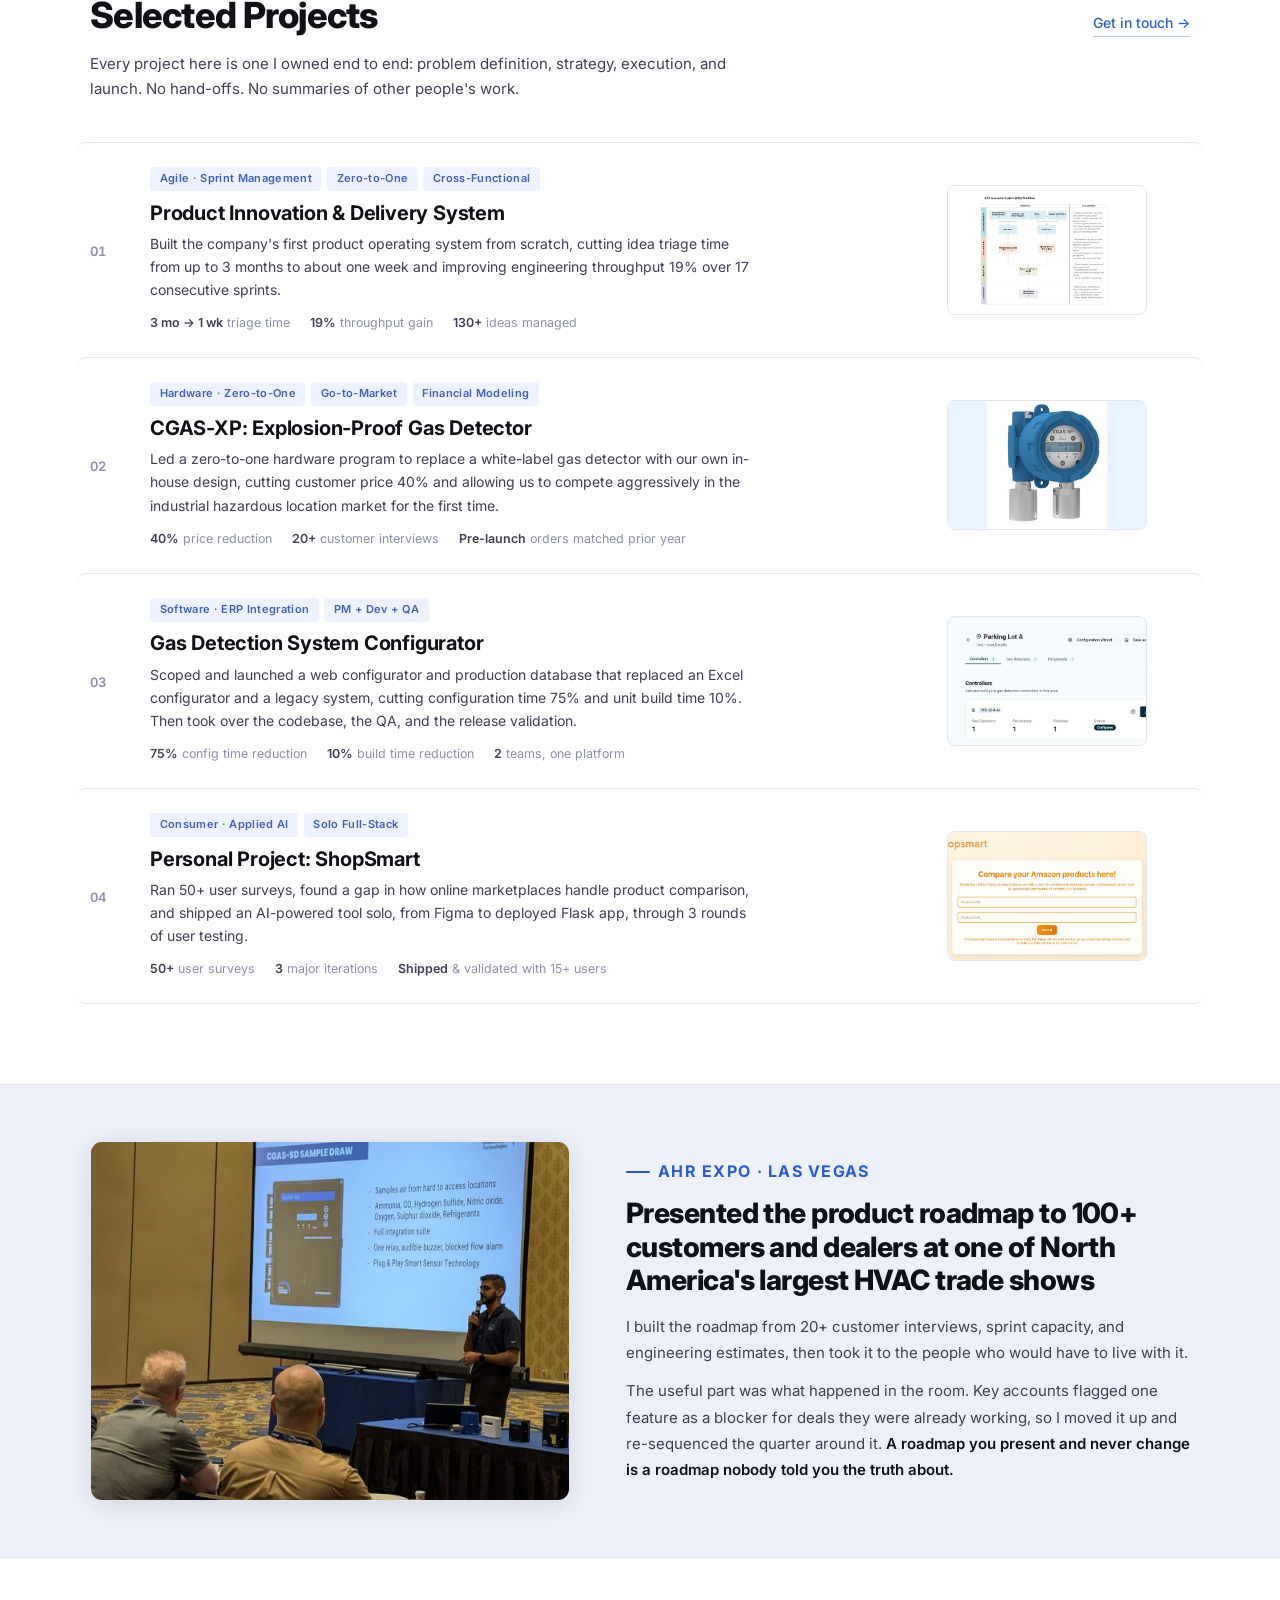
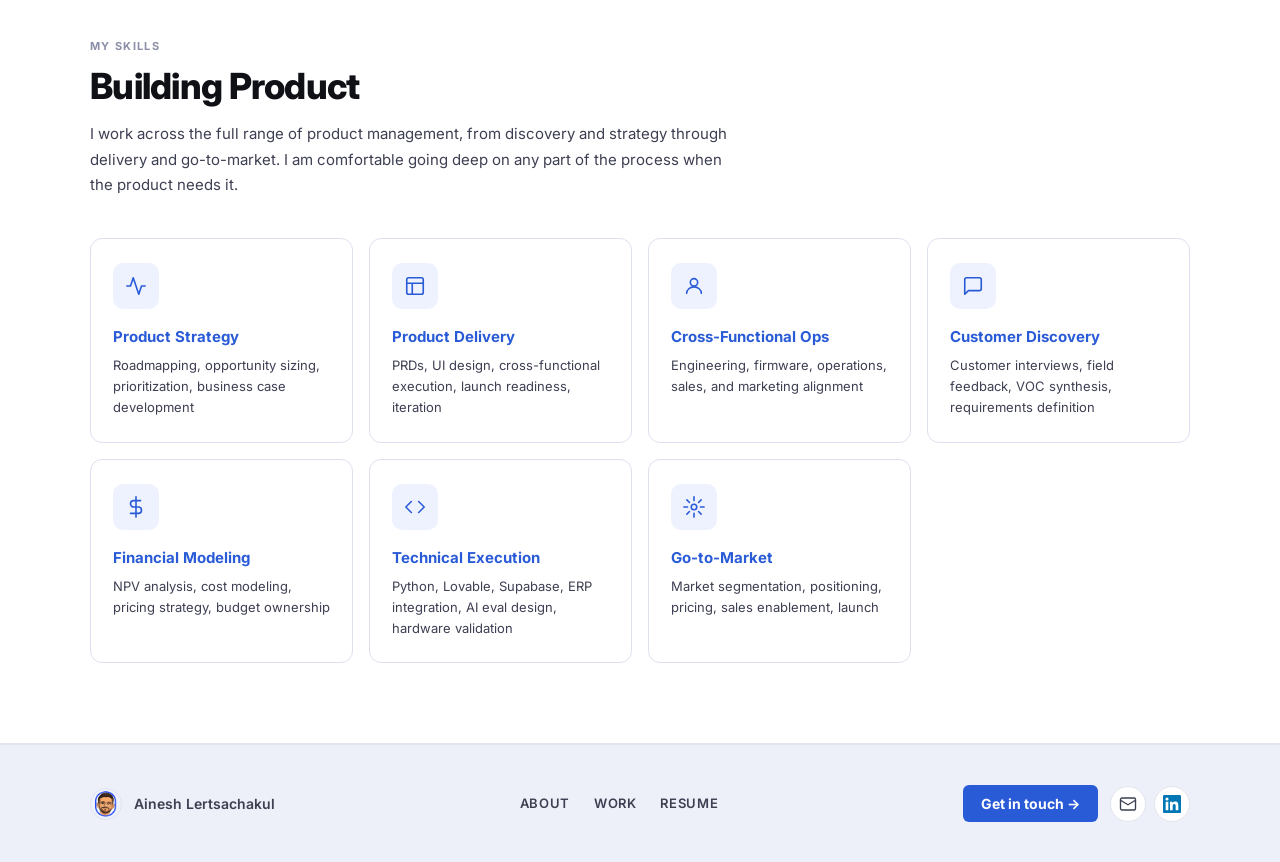
==== commit 38461bdb: "Update index.html" ====
--- a/index.html
+++ b/index.html
@@ -103,7 +103,7 @@
     </div>
     <div class="about-body">
       <p>I graduated from UBC in mechanical engineering in 2024 and joined Critical Environment Technologies as an application engineer. For a year I was the person customers called: 1,700+ system quotations, 200+ technical calls, 100+ system layouts. I learned exactly where the products hurt, because I was the one apologizing for it.</p>
-      <p>Eleven months in, I moved into product. Today I own product across five product lines. I built the company's first intake and prioritization system, introduced its first sprint cadence, led a zero-to-one hardware program from discovery through certification, and shipped the software that replaced the tools I used to complain about.</p>
+      <p>Nine months in, I moved into product. Today I own product across five product lines. I built the company's first intake and prioritization system, introduced its first sprint cadence, led a zero-to-one hardware program from discovery through certification, and shipped the software that replaced the tools I used to complain about.</p>
       <p>The through line is that I do not hand off. I run the discovery, build the business case, write the spec, sit in the sprint, and then check the result against the thing a technician actually installs.</p>
     </div>
   </div>
